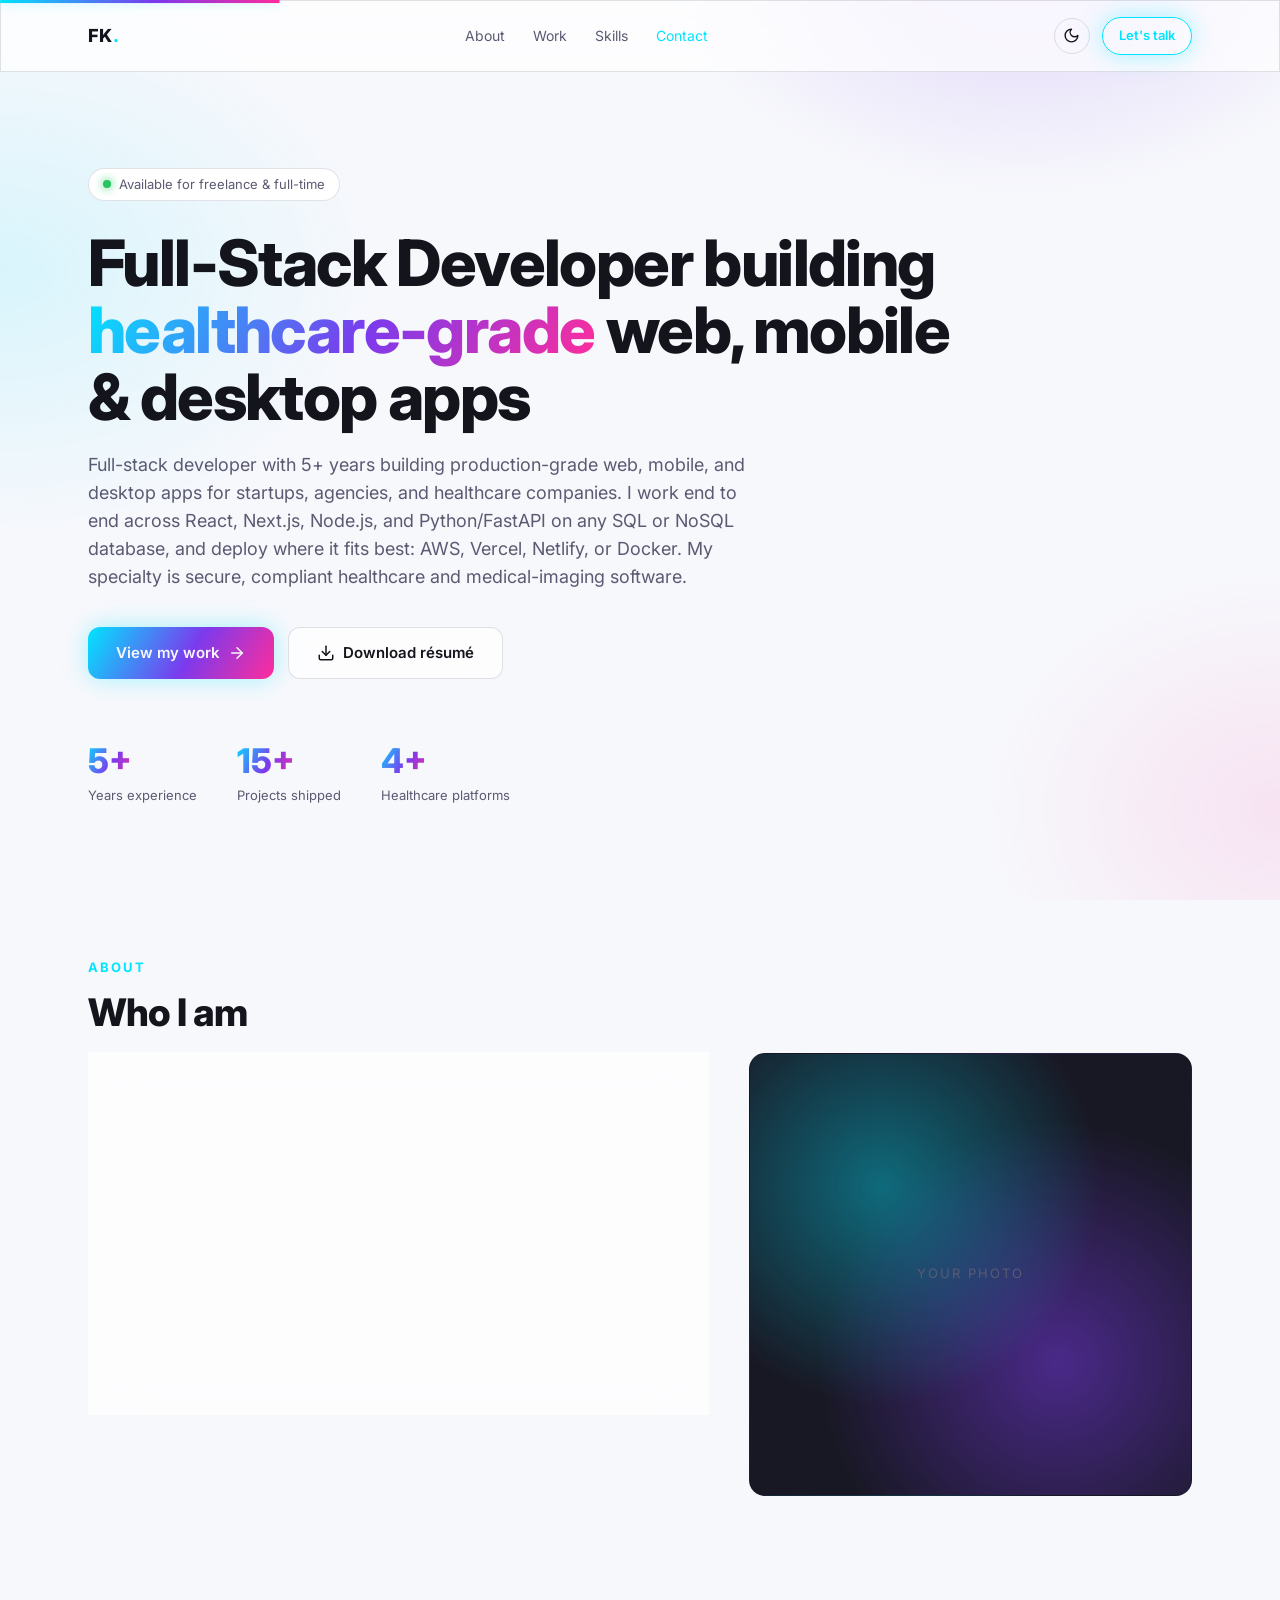
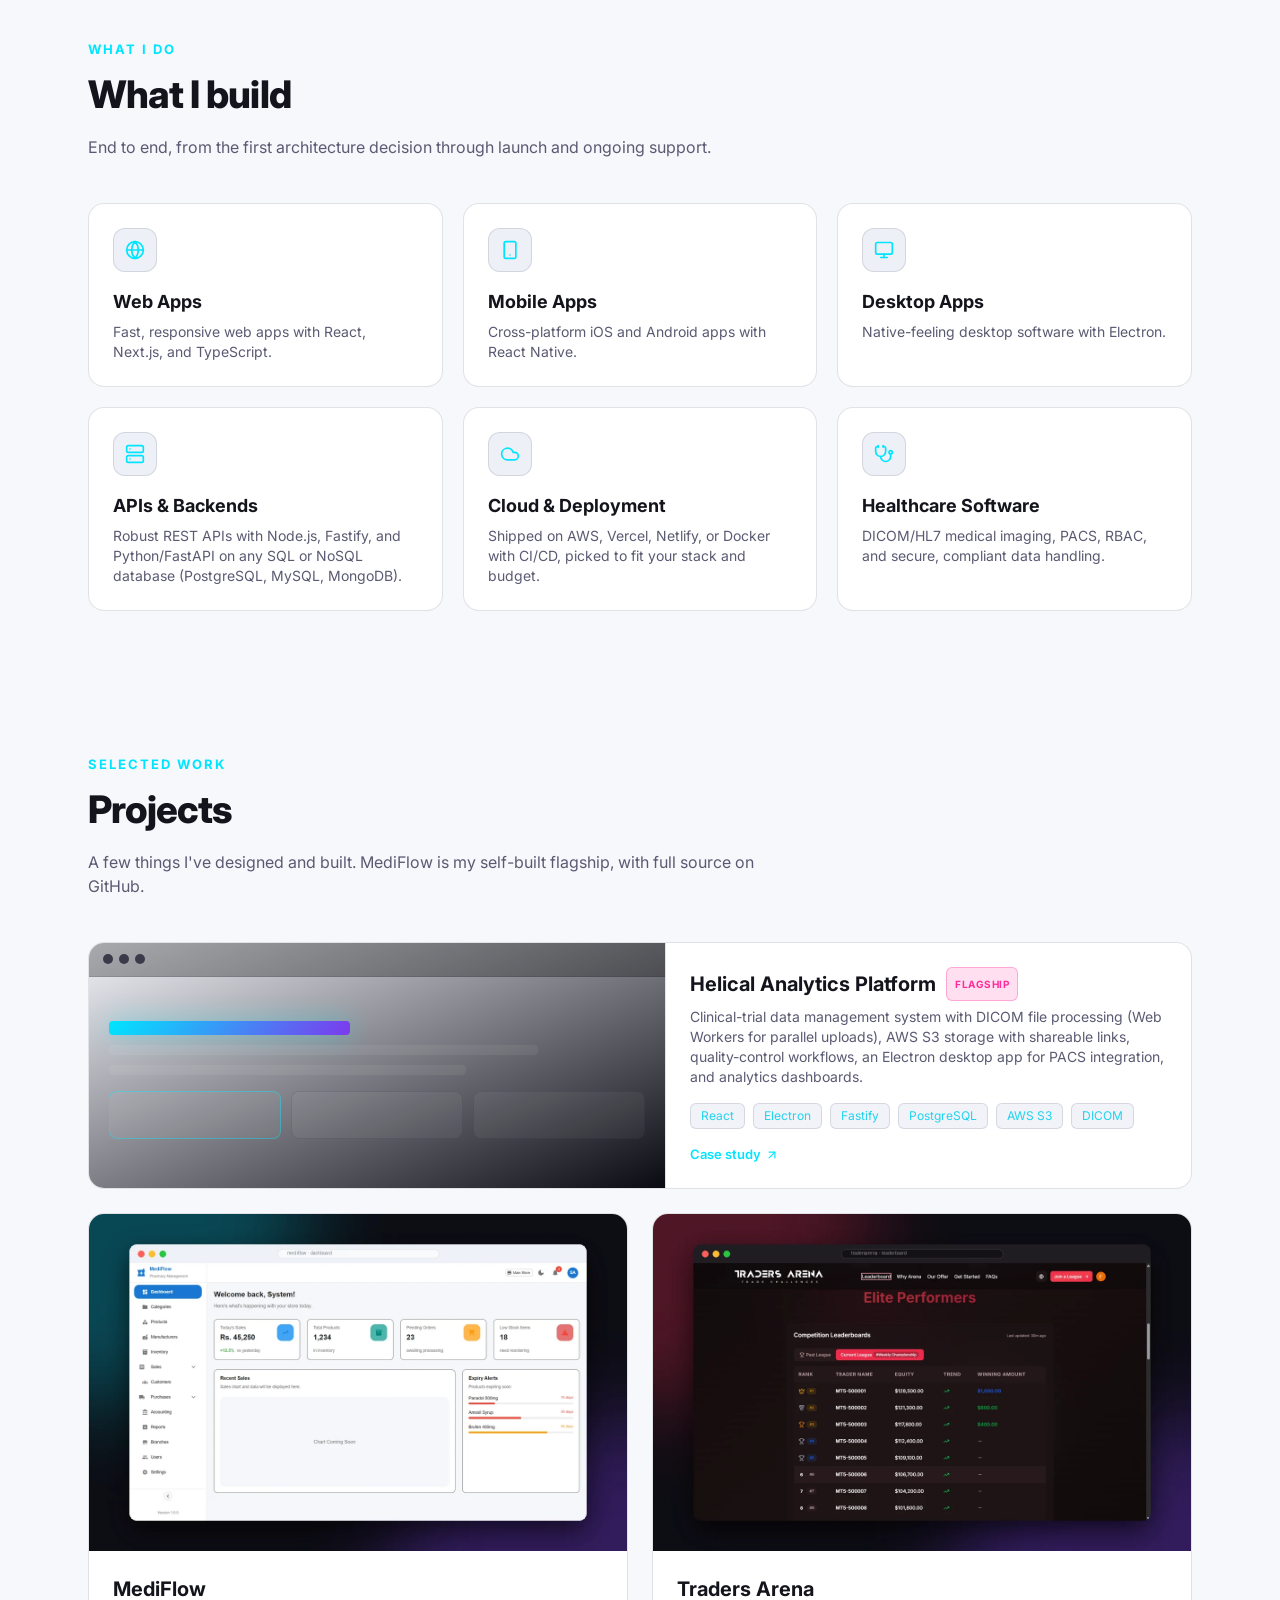
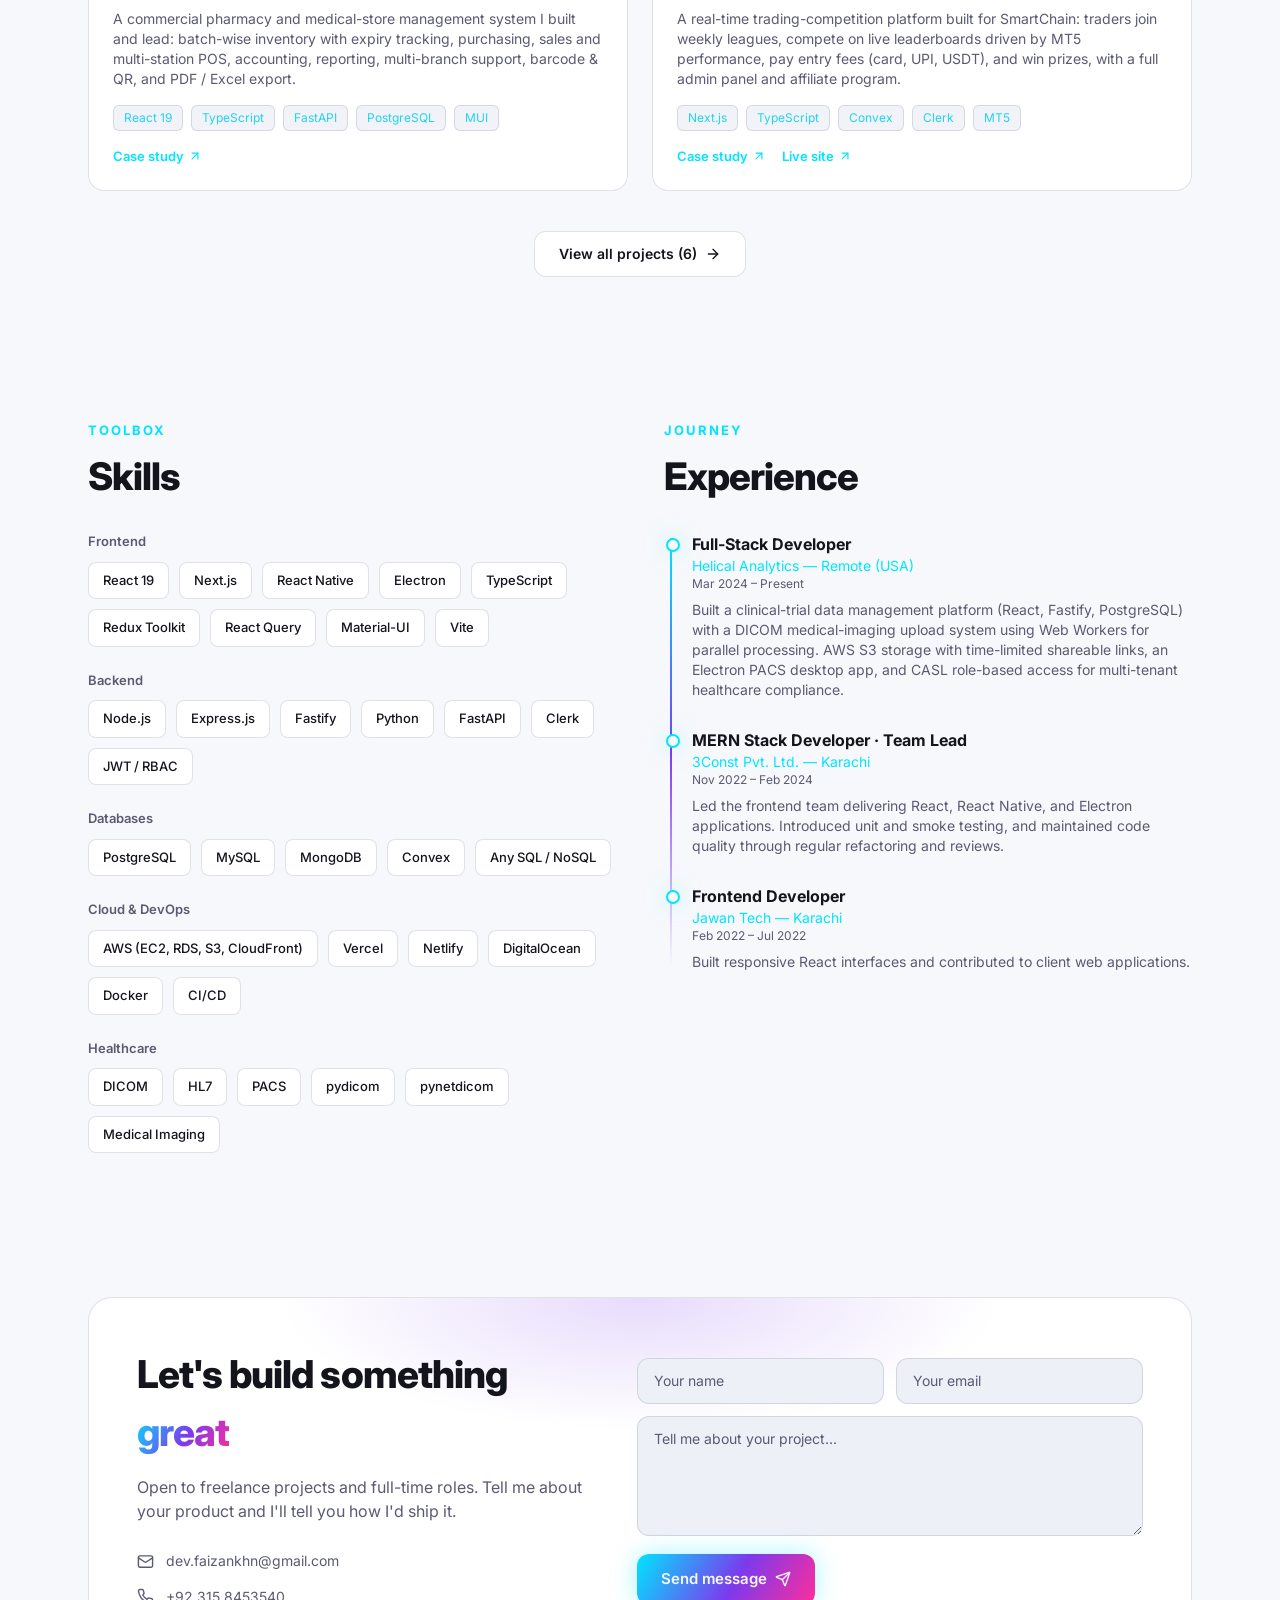
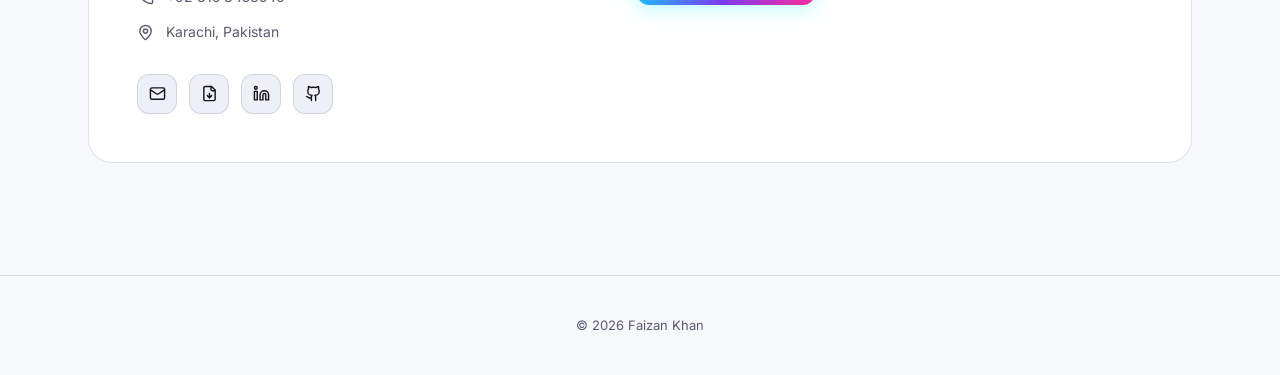
==== index.html @ cb3b5cf0 "deploy: publish latest build" ====
<!doctype html>
<html lang="en">
  <head>
    <meta charset="UTF-8" />
    <link rel="icon" type="image/svg+xml" href="/favicon.svg" />
    <meta name="viewport" content="width=device-width, initial-scale=1.0" />

    <!-- Primary meta -->
    <title>Faizan Khan | Full-Stack Developer</title>
    <meta
      name="description"
      content="Faizan Khan is a full-stack developer with 5+ years building production-grade web, mobile, and desktop apps. React, Next.js, Node.js, Python/FastAPI, any SQL or NoSQL database, multi-cloud (AWS, Vercel, Netlify, Docker), and DICOM/HL7 healthcare software."
    />
    <meta name="author" content="Faizan Khan" />
    <link rel="canonical" href="https://dev-faizankhan.github.io/" />
    <meta name="theme-color" content="#0a0a0f" />

    <!-- Open Graph -->
    <meta property="og:type" content="website" />
    <meta property="og:url" content="https://dev-faizankhan.github.io/" />
    <meta property="og:title" content="Faizan Khan | Full-Stack Developer" />
    <meta
      property="og:description"
      content="5+ years building web, mobile & desktop apps. React, Node.js, Python/FastAPI, any SQL/NoSQL DB, multi-cloud (AWS, Vercel, Docker), and DICOM/HL7 healthcare software."
    />
    <meta property="og:image" content="https://dev-faizankhan.github.io/og.png" />
    <meta property="og:image:width" content="1200" />
    <meta property="og:image:height" content="630" />

    <!-- Twitter -->
    <meta name="twitter:card" content="summary_large_image" />
    <meta name="twitter:title" content="Faizan Khan | Full-Stack Developer" />
    <meta
      name="twitter:description"
      content="5+ years building web, mobile & desktop apps. React, Node.js, Python/FastAPI, any SQL/NoSQL DB, multi-cloud (AWS, Vercel, Docker), and DICOM/HL7 healthcare software."
    />
    <meta name="twitter:image" content="https://dev-faizankhan.github.io/og.png" />

    <!-- Prevent theme flash: set class before paint -->
    <script>
      (function () {
        try {
          var t = localStorage.getItem('theme');
          if (!t) {
            t = window.matchMedia('(prefers-color-scheme: light)').matches
              ? 'light'
              : 'dark';
          }
          if (t === 'light') document.documentElement.classList.add('light');
        } catch (e) {}
      })();
    </script>

    <link rel="preconnect" href="https://fonts.googleapis.com" />
    <link rel="preconnect" href="https://fonts.gstatic.com" crossorigin />
    <link
      href="https://fonts.googleapis.com/css2?family=Inter:wght@400;500;600;700;800&display=swap"
      rel="stylesheet"
    />
    <script type="module" crossorigin src="/assets/index-B5f6baHg.js"></script>
    <link rel="stylesheet" crossorigin href="/assets/index-_bIQyny7.css">
  </head>
  <body>
    <div id="root"></div>
  </body>
</html>
---- assets/index-_bIQyny7.css ----
*,:before,:after{--tw-border-spacing-x: 0;--tw-border-spacing-y: 0;--tw-translate-x: 0;--tw-translate-y: 0;--tw-rotate: 0;--tw-skew-x: 0;--tw-skew-y: 0;--tw-scale-x: 1;--tw-scale-y: 1;--tw-pan-x: ;--tw-pan-y: ;--tw-pinch-zoom: ;--tw-scroll-snap-strictness: proximity;--tw-gradient-from-position: ;--tw-gradient-via-position: ;--tw-gradient-to-position: ;--tw-ordinal: ;--tw-slashed-zero: ;--tw-numeric-figure: ;--tw-numeric-spacing: ;--tw-numeric-fraction: ;--tw-ring-inset: ;--tw-ring-offset-width: 0px;--tw-ring-offset-color: #fff;--tw-ring-color: rgb(59 130 246 / .5);--tw-ring-offset-shadow: 0 0 #0000;--tw-ring-shadow: 0 0 #0000;--tw-shadow: 0 0 #0000;--tw-shadow-colored: 0 0 #0000;--tw-blur: ;--tw-brightness: ;--tw-contrast: ;--tw-grayscale: ;--tw-hue-rotate: ;--tw-invert: ;--tw-saturate: ;--tw-sepia: ;--tw-drop-shadow: ;--tw-backdrop-blur: ;--tw-backdrop-brightness: ;--tw-backdrop-contrast: ;--tw-backdrop-grayscale: ;--tw-backdrop-hue-rotate: ;--tw-backdrop-invert: ;--tw-backdrop-opacity: ;--tw-backdrop-saturate: ;--tw-backdrop-sepia: ;--tw-contain-size: ;--tw-contain-layout: ;--tw-contain-paint: ;--tw-contain-style: }::backdrop{--tw-border-spacing-x: 0;--tw-border-spacing-y: 0;--tw-translate-x: 0;--tw-translate-y: 0;--tw-rotate: 0;--tw-skew-x: 0;--tw-skew-y: 0;--tw-scale-x: 1;--tw-scale-y: 1;--tw-pan-x: ;--tw-pan-y: ;--tw-pinch-zoom: ;--tw-scroll-snap-strictness: proximity;--tw-gradient-from-position: ;--tw-gradient-via-position: ;--tw-gradient-to-position: ;--tw-ordinal: ;--tw-slashed-zero: ;--tw-numeric-figure: ;--tw-numeric-spacing: ;--tw-numeric-fraction: ;--tw-ring-inset: ;--tw-ring-offset-width: 0px;--tw-ring-offset-color: #fff;--tw-ring-color: rgb(59 130 246 / .5);--tw-ring-offset-shadow: 0 0 #0000;--tw-ring-shadow: 0 0 #0000;--tw-shadow: 0 0 #0000;--tw-shadow-colored: 0 0 #0000;--tw-blur: ;--tw-brightness: ;--tw-contrast: ;--tw-grayscale: ;--tw-hue-rotate: ;--tw-invert: ;--tw-saturate: ;--tw-sepia: ;--tw-drop-shadow: ;--tw-backdrop-blur: ;--tw-backdrop-brightness: ;--tw-backdrop-contrast: ;--tw-backdrop-grayscale: ;--tw-backdrop-hue-rotate: ;--tw-backdrop-invert: ;--tw-backdrop-opacity: ;--tw-backdrop-saturate: ;--tw-backdrop-sepia: ;--tw-contain-size: ;--tw-contain-layout: ;--tw-contain-paint: ;--tw-contain-style: }*,:before,:after{box-sizing:border-box;border-width:0;border-style:solid;border-color:#e5e7eb}:before,:after{--tw-content: ""}html,:host{line-height:1.5;-webkit-text-size-adjust:100%;-moz-tab-size:4;-o-tab-size:4;tab-size:4;font-family:Inter,system-ui,sans-serif;font-feature-settings:normal;font-variation-settings:normal;-webkit-tap-highlight-color:transparent}body{margin:0;line-height:inherit}hr{height:0;color:inherit;border-top-width:1px}abbr:where([title]){-webkit-text-decoration:underline dotted;text-decoration:underline dotted}h1,h2,h3,h4,h5,h6{font-size:inherit;font-weight:inherit}a{color:inherit;text-decoration:inherit}b,strong{font-weight:bolder}code,kbd,samp,pre{font-family:ui-monospace,SFMono-Regular,Menlo,Monaco,Consolas,Liberation Mono,Courier New,monospace;font-feature-settings:normal;font-variation-settings:normal;font-size:1em}small{font-size:80%}sub,sup{font-size:75%;line-height:0;position:relative;vertical-align:baseline}sub{bottom:-.25em}sup{top:-.5em}table{text-indent:0;border-color:inherit;border-collapse:collapse}button,input,optgroup,select,textarea{font-family:inherit;font-feature-settings:inherit;font-variation-settings:inherit;font-size:100%;font-weight:inherit;line-height:inherit;letter-spacing:inherit;color:inherit;margin:0;padding:0}button,select{text-transform:none}button,input:where([type=button]),input:where([type=reset]),input:where([type=submit]){-webkit-appearance:button;background-color:transparent;background-image:none}:-moz-focusring{outline:auto}:-moz-ui-invalid{box-shadow:none}progress{vertical-align:baseline}::-webkit-inner-spin-button,::-webkit-outer-spin-button{height:auto}[type=search]{-webkit-appearance:textfield;outline-offset:-2px}::-webkit-search-decoration{-webkit-appearance:none}::-webkit-file-upload-button{-webkit-appearance:button;font:inherit}summary{display:list-item}blockquote,dl,dd,h1,h2,h3,h4,h5,h6,hr,figure,p,pre{margin:0}fieldset{margin:0;padding:0}legend{padding:0}ol,ul,menu{list-style:none;margin:0;padding:0}dialog{padding:0}textarea{resize:vertical}input::-moz-placeholder,textarea::-moz-placeholder{opacity:1;color:#9ca3af}input::placeholder,textarea::placeholder{opacity:1;color:#9ca3af}button,[role=button]{cursor:pointer}:disabled{cursor:default}img,svg,video,canvas,audio,iframe,embed,object{display:block;vertical-align:middle}img,video{max-width:100%;height:auto}[hidden]:where(:not([hidden=until-found])){display:none}:root{--bg: 10 10 15;--bg-soft: 15 15 23;--panel: 19 19 29;--panel-soft: 24 24 36;--fg: 232 232 240;--muted: 139 139 163;--line: rgba(255, 255, 255, .07)}:root.light{--bg: 247 248 252;--bg-soft: 238 240 247;--panel: 255 255 255;--panel-soft: 241 243 249;--fg: 20 20 28;--muted: 90 90 114;--line: rgba(15, 18, 40, .12)}html{scroll-behavior:smooth}body{--tw-bg-opacity: 1;background-color:rgb(var(--bg) / var(--tw-bg-opacity, 1));font-family:Inter,system-ui,sans-serif;--tw-text-opacity: 1;color:rgb(var(--fg) / var(--tw-text-opacity, 1));-webkit-font-smoothing:antialiased;-moz-osx-font-smoothing:grayscale;overflow-x:hidden;transition:background-color .3s ease,color .3s ease}::-moz-selection{background-color:#7c3aed66;--tw-text-opacity: 1;color:rgb(255 255 255 / var(--tw-text-opacity, 1))}::selection{background-color:#7c3aed66;--tw-text-opacity: 1;color:rgb(255 255 255 / var(--tw-text-opacity, 1))}::-webkit-scrollbar{width:10px}::-webkit-scrollbar-track{--tw-bg-opacity: 1;background-color:rgb(var(--bg) / var(--tw-bg-opacity, 1))}::-webkit-scrollbar-thumb{border-radius:9999px;--tw-bg-opacity: 1;background-color:rgb(var(--panel-soft) / var(--tw-bg-opacity, 1));border:1px solid var(--line)}:focus-visible{outline:2px solid #00e5ff;outline-offset:2px;border-radius:6px}@media (prefers-reduced-motion: reduce){html{scroll-behavior:auto}*,*:before,*:after{animation-duration:.01ms!important;animation-iteration-count:1!important;transition-duration:.01ms!important;scroll-behavior:auto!important}}.container{width:100%}@media (min-width: 640px){.container{max-width:640px}}@media (min-width: 768px){.container{max-width:768px}}@media (min-width: 1024px){.container{max-width:1024px}}@media (min-width: 1280px){.container{max-width:1280px}}@media (min-width: 1536px){.container{max-width:1536px}}.gradient-text{background-image:linear-gradient(120deg,#00e5ff,#7c3aed 55%,#ff2d9b);-webkit-background-clip:text;background-clip:text;color:transparent}.glass{background-color:rgb(var(--panel) / .7);--tw-backdrop-blur: blur(24px);-webkit-backdrop-filter:var(--tw-backdrop-blur) var(--tw-backdrop-brightness) var(--tw-backdrop-contrast) var(--tw-backdrop-grayscale) var(--tw-backdrop-hue-rotate) var(--tw-backdrop-invert) var(--tw-backdrop-opacity) var(--tw-backdrop-saturate) var(--tw-backdrop-sepia);backdrop-filter:var(--tw-backdrop-blur) var(--tw-backdrop-brightness) var(--tw-backdrop-contrast) var(--tw-backdrop-grayscale) var(--tw-backdrop-hue-rotate) var(--tw-backdrop-invert) var(--tw-backdrop-opacity) var(--tw-backdrop-saturate) var(--tw-backdrop-sepia);border:1px solid var(--line)}.section-pad{padding-top:72px;padding-bottom:72px}.pointer-events-none{pointer-events:none}.pointer-events-auto{pointer-events:auto}.visible{visibility:visible}.fixed{position:fixed}.absolute{position:absolute}.relative{position:relative}.sticky{position:sticky}.inset-0{top:0;right:0;bottom:0;left:0}.inset-x-0{left:0;right:0}.-top-9{top:-2.25rem}.bottom-5{bottom:1.25rem}.bottom-6{bottom:1.5rem}.left-1\/2{left:50%}.left-3{left:.75rem}.right-3{right:.75rem}.right-4{right:1rem}.right-6{right:1.5rem}.top-0{top:0}.top-1\/2{top:50%}.top-4{top:1rem}.z-0{z-index:0}.z-10{z-index:10}.z-50{z-index:50}.z-\[100\]{z-index:100}.z-\[60\]{z-index:60}.z-\[70\]{z-index:70}.mx-auto{margin-left:auto;margin-right:auto}.my-12{margin-top:3rem;margin-bottom:3rem}.mb-1\.5{margin-bottom:.375rem}.mb-10{margin-bottom:2.5rem}.mb-11{margin-bottom:2.75rem}.mb-2{margin-bottom:.5rem}.mb-2\.5{margin-bottom:.625rem}.mb-3{margin-bottom:.75rem}.mb-3\.5{margin-bottom:.875rem}.mb-4{margin-bottom:1rem}.mb-5{margin-bottom:1.25rem}.mb-7{margin-bottom:1.75rem}.mb-8{margin-bottom:2rem}.mb-9{margin-bottom:2.25rem}.ml-1{margin-left:.25rem}.ml-2{margin-left:.5rem}.mt-0\.5{margin-top:.125rem}.mt-10{margin-top:2.5rem}.mt-14{margin-top:3.5rem}.mt-16{margin-top:4rem}.mt-2{margin-top:.5rem}.mt-3{margin-top:.75rem}.mt-4{margin-top:1rem}.mt-5{margin-top:1.25rem}.mt-6{margin-top:1.5rem}.mt-7{margin-top:1.75rem}.mt-8{margin-top:2rem}.block{display:block}.flex{display:flex}.inline-flex{display:inline-flex}.grid{display:grid}.hidden{display:none}.aspect-\[1200\/760\]{aspect-ratio:1200/760}.aspect-\[16\/10\]{aspect-ratio:16/10}.aspect-\[16\/9\]{aspect-ratio:16/9}.aspect-\[9\/16\]{aspect-ratio:9/16}.aspect-square{aspect-ratio:1 / 1}.h-10{height:2.5rem}.h-11{height:2.75rem}.h-12{height:3rem}.h-2{height:.5rem}.h-2\.5{height:.625rem}.h-3\.5{height:.875rem}.h-48{height:12rem}.h-8{height:2rem}.h-9{height:2.25rem}.h-\[34px\]{height:34px}.h-\[3px\]{height:3px}.h-full{height:100%}.max-h-\[88vh\]{max-height:88vh}.min-h-\[120px\]{min-height:120px}.min-h-\[60vh\]{min-height:60vh}.min-h-\[72vh\]{min-height:72vh}.min-h-screen{min-height:100vh}.w-10{width:2.5rem}.w-11{width:2.75rem}.w-2{width:.5rem}.w-2\.5{width:.625rem}.w-2\/3{width:66.666667%}.w-4\/5{width:80%}.w-8{width:2rem}.w-9{width:2.25rem}.w-\[45\%\]{width:45%}.w-full{width:100%}.max-w-2xl{max-width:42rem}.max-w-3xl{max-width:48rem}.max-w-4xl{max-width:56rem}.max-w-6xl{max-width:72rem}.max-w-\[92vw\]{max-width:92vw}.max-w-md{max-width:28rem}.flex-1{flex:1 1 0%}.shrink-0{flex-shrink:0}.origin-left{transform-origin:left}.-translate-x-1\/2{--tw-translate-x: -50%;transform:translate(var(--tw-translate-x),var(--tw-translate-y)) rotate(var(--tw-rotate)) skew(var(--tw-skew-x)) skewY(var(--tw-skew-y)) scaleX(var(--tw-scale-x)) scaleY(var(--tw-scale-y))}.-translate-y-1\/2{--tw-translate-y: -50%;transform:translate(var(--tw-translate-x),var(--tw-translate-y)) rotate(var(--tw-rotate)) skew(var(--tw-skew-x)) skewY(var(--tw-skew-y)) scaleX(var(--tw-scale-x)) scaleY(var(--tw-scale-y))}.scale-105{--tw-scale-x: 1.05;--tw-scale-y: 1.05;transform:translate(var(--tw-translate-x),var(--tw-translate-y)) rotate(var(--tw-rotate)) skew(var(--tw-skew-x)) skewY(var(--tw-skew-y)) scaleX(var(--tw-scale-x)) scaleY(var(--tw-scale-y))}@keyframes float{0%,to{transform:translateY(0)}50%{transform:translateY(-12px)}}.animate-float{animation:float 6s ease-in-out infinite}@keyframes pulse{50%{opacity:.5}}.animate-pulse{animation:pulse 2s cubic-bezier(.4,0,.6,1) infinite}@keyframes pulseDot{0%,to{opacity:1}50%{opacity:.4}}.animate-pulse-dot{animation:pulseDot 2s ease-in-out infinite}@keyframes spin{to{transform:rotate(360deg)}}.animate-spin{animation:spin 1s linear infinite}.cursor-zoom-in{cursor:zoom-in}.resize-y{resize:vertical}.grid-cols-2{grid-template-columns:repeat(2,minmax(0,1fr))}.flex-col{flex-direction:column}.flex-wrap{flex-wrap:wrap}.place-items-center{place-items:center}.items-start{align-items:flex-start}.items-center{align-items:center}.justify-center{justify-content:center}.justify-between{justify-content:space-between}.gap-1{gap:.25rem}.gap-1\.5{gap:.375rem}.gap-10{gap:2.5rem}.gap-12{gap:3rem}.gap-2{gap:.5rem}.gap-2\.5{gap:.625rem}.gap-3{gap:.75rem}.gap-3\.5{gap:.875rem}.gap-4{gap:1rem}.gap-5{gap:1.25rem}.gap-6{gap:1.5rem}.gap-7{gap:1.75rem}.space-y-10>:not([hidden])~:not([hidden]){--tw-space-y-reverse: 0;margin-top:calc(2.5rem * calc(1 - var(--tw-space-y-reverse)));margin-bottom:calc(2.5rem * var(--tw-space-y-reverse))}.space-y-2\.5>:not([hidden])~:not([hidden]){--tw-space-y-reverse: 0;margin-top:calc(.625rem * calc(1 - var(--tw-space-y-reverse)));margin-bottom:calc(.625rem * var(--tw-space-y-reverse))}.space-y-3>:not([hidden])~:not([hidden]){--tw-space-y-reverse: 0;margin-top:calc(.75rem * calc(1 - var(--tw-space-y-reverse)));margin-bottom:calc(.75rem * var(--tw-space-y-reverse))}.space-y-4>:not([hidden])~:not([hidden]){--tw-space-y-reverse: 0;margin-top:calc(1rem * calc(1 - var(--tw-space-y-reverse)));margin-bottom:calc(1rem * var(--tw-space-y-reverse))}.space-y-6>:not([hidden])~:not([hidden]){--tw-space-y-reverse: 0;margin-top:calc(1.5rem * calc(1 - var(--tw-space-y-reverse)));margin-bottom:calc(1.5rem * var(--tw-space-y-reverse))}.overflow-hidden{overflow:hidden}.whitespace-nowrap{white-space:nowrap}.rounded{border-radius:.25rem}.rounded-2xl{border-radius:1rem}.rounded-3xl{border-radius:1.5rem}.rounded-full{border-radius:9999px}.rounded-lg{border-radius:.5rem}.rounded-md{border-radius:.375rem}.rounded-xl{border-radius:.75rem}.border{border-width:1px}.border-2{border-width:2px}.border-b{border-bottom-width:1px}.border-t{border-top-width:1px}.border-line{border-color:var(--line)}.border-neon-cyan{--tw-border-opacity: 1;border-color:rgb(0 229 255 / var(--tw-border-opacity, 1))}.border-neon-cyan\/40{border-color:#00e5ff66}.border-neon-pink\/30{border-color:#ff2d9b4d}.border-t-neon-cyan{--tw-border-opacity: 1;border-top-color:rgb(0 229 255 / var(--tw-border-opacity, 1))}.bg-\[\#3a3a4a\]{--tw-bg-opacity: 1;background-color:rgb(58 58 74 / var(--tw-bg-opacity, 1))}.bg-bg-soft{--tw-bg-opacity: 1;background-color:rgb(var(--bg-soft) / var(--tw-bg-opacity, 1))}.bg-black\/30{background-color:#0000004d}.bg-black\/85{background-color:#000000d9}.bg-green-500{--tw-bg-opacity: 1;background-color:rgb(34 197 94 / var(--tw-bg-opacity, 1))}.bg-neon-pink\/15{background-color:#ff2d9b26}.bg-panel{--tw-bg-opacity: 1;background-color:rgb(var(--panel) / var(--tw-bg-opacity, 1))}.bg-panel-soft{--tw-bg-opacity: 1;background-color:rgb(var(--panel-soft) / var(--tw-bg-opacity, 1))}.bg-panel\/95{background-color:rgb(var(--panel) / .95)}.bg-white\/10{background-color:#ffffff1a}.bg-white\/\[0\.05\]{background-color:#ffffff0d}.bg-white\/\[0\.06\]{background-color:#ffffff0f}.bg-gradient-to-br{background-image:linear-gradient(to bottom right,var(--tw-gradient-stops))}.bg-neon-grad{background-image:linear-gradient(120deg,#00e5ff,#7c3aed 55%,#ff2d9b)}.from-panel-soft{--tw-gradient-from: rgb(var(--panel-soft) / 1) var(--tw-gradient-from-position);--tw-gradient-to: rgb(var(--panel-soft) / 0) var(--tw-gradient-to-position);--tw-gradient-stops: var(--tw-gradient-from), var(--tw-gradient-to)}.to-\[\#0a0a12\]{--tw-gradient-to: #0a0a12 var(--tw-gradient-to-position)}.to-panel{--tw-gradient-to: rgb(var(--panel) / 1) var(--tw-gradient-to-position)}.object-contain{-o-object-fit:contain;object-fit:contain}.object-cover{-o-object-fit:cover;object-fit:cover}.p-4{padding:1rem}.p-6{padding:1.5rem}.p-8{padding:2rem}.px-2{padding-left:.5rem;padding-right:.5rem}.px-2\.5{padding-left:.625rem;padding-right:.625rem}.px-3{padding-left:.75rem;padding-right:.75rem}.px-3\.5{padding-left:.875rem;padding-right:.875rem}.px-4{padding-left:1rem;padding-right:1rem}.px-5{padding-left:1.25rem;padding-right:1.25rem}.px-6{padding-left:1.5rem;padding-right:1.5rem}.px-7{padding-left:1.75rem;padding-right:1.75rem}.py-0\.5{padding-top:.125rem;padding-bottom:.125rem}.py-1{padding-top:.25rem;padding-bottom:.25rem}.py-1\.5{padding-top:.375rem;padding-bottom:.375rem}.py-10{padding-top:2.5rem;padding-bottom:2.5rem}.py-2{padding-top:.5rem;padding-bottom:.5rem}.py-3{padding-top:.75rem;padding-bottom:.75rem}.py-3\.5{padding-top:.875rem;padding-bottom:.875rem}.py-4{padding-top:1rem;padding-bottom:1rem}.pb-20{padding-bottom:5rem}.pb-24{padding-bottom:6rem}.pb-5{padding-bottom:1.25rem}.pl-7{padding-left:1.75rem}.pt-12{padding-top:3rem}.pt-24{padding-top:6rem}.pt-28{padding-top:7rem}.pt-8{padding-top:2rem}.text-left{text-align:left}.text-center{text-align:center}.text-2xl{font-size:1.5rem;line-height:2rem}.text-\[10px\]{font-size:10px}.text-\[13px\]{font-size:13px}.text-\[15px\]{font-size:15px}.text-\[34px\]{font-size:34px}.text-\[38px\]{font-size:38px}.text-\[clamp\(1\.8rem\,3\.5vw\,2\.4rem\)\]{font-size:clamp(1.8rem,3.5vw,2.4rem)}.text-\[clamp\(2\.5rem\,6vw\,4rem\)\]{font-size:clamp(2.5rem,6vw,4rem)}.text-\[clamp\(2rem\,5vw\,3rem\)\]{font-size:clamp(2rem,5vw,3rem)}.text-\[clamp\(4rem\,14vw\,9rem\)\]{font-size:clamp(4rem,14vw,9rem)}.text-base{font-size:1rem;line-height:1.5rem}.text-lg{font-size:1.125rem;line-height:1.75rem}.text-sm{font-size:.875rem;line-height:1.25rem}.text-xl{font-size:1.25rem;line-height:1.75rem}.text-xs{font-size:.75rem;line-height:1rem}.font-bold{font-weight:700}.font-extrabold{font-weight:800}.font-medium{font-weight:500}.font-semibold{font-weight:600}.uppercase{text-transform:uppercase}.leading-\[1\.05\]{line-height:1.05}.leading-none{line-height:1}.leading-tight{line-height:1.25}.tracking-\[2px\]{letter-spacing:2px}.tracking-tight{letter-spacing:-.025em}.tracking-wide{letter-spacing:.025em}.tracking-wider{letter-spacing:.05em}.tracking-widest{letter-spacing:.1em}.text-bg{--tw-text-opacity: 1;color:rgb(var(--bg) / var(--tw-text-opacity, 1))}.text-fg{--tw-text-opacity: 1;color:rgb(var(--fg) / var(--tw-text-opacity, 1))}.text-green-400{--tw-text-opacity: 1;color:rgb(74 222 128 / var(--tw-text-opacity, 1))}.text-muted{--tw-text-opacity: 1;color:rgb(var(--muted) / var(--tw-text-opacity, 1))}.text-neon-cyan{--tw-text-opacity: 1;color:rgb(0 229 255 / var(--tw-text-opacity, 1))}.text-neon-pink{--tw-text-opacity: 1;color:rgb(255 45 155 / var(--tw-text-opacity, 1))}.text-neon-teal{--tw-text-opacity: 1;color:rgb(34 211 238 / var(--tw-text-opacity, 1))}.text-rose-400{--tw-text-opacity: 1;color:rgb(251 113 133 / var(--tw-text-opacity, 1))}.text-white{--tw-text-opacity: 1;color:rgb(255 255 255 / var(--tw-text-opacity, 1))}.text-white\/80{color:#fffc}.opacity-0{opacity:0}.opacity-100{opacity:1}.shadow-2xl{--tw-shadow: 0 25px 50px -12px rgb(0 0 0 / .25);--tw-shadow-colored: 0 25px 50px -12px var(--tw-shadow-color);box-shadow:var(--tw-ring-offset-shadow, 0 0 #0000),var(--tw-ring-shadow, 0 0 #0000),var(--tw-shadow)}.shadow-\[0_0_10px_\#22c55e\]{--tw-shadow: 0 0 10px #22c55e;--tw-shadow-colored: 0 0 10px var(--tw-shadow-color);box-shadow:var(--tw-ring-offset-shadow, 0 0 #0000),var(--tw-ring-shadow, 0 0 #0000),var(--tw-shadow)}.shadow-card{--tw-shadow: 0 12px 40px rgba(0,229,255,.12);--tw-shadow-colored: 0 12px 40px var(--tw-shadow-color);box-shadow:var(--tw-ring-offset-shadow, 0 0 #0000),var(--tw-ring-shadow, 0 0 #0000),var(--tw-shadow)}.shadow-glow{--tw-shadow: 0 0 24px rgba(0,229,255,.35);--tw-shadow-colored: 0 0 24px var(--tw-shadow-color);box-shadow:var(--tw-ring-offset-shadow, 0 0 #0000),var(--tw-ring-shadow, 0 0 #0000),var(--tw-shadow)}.outline-none{outline:2px solid transparent;outline-offset:2px}.blur-md{--tw-blur: blur(12px);filter:var(--tw-blur) var(--tw-brightness) var(--tw-contrast) var(--tw-grayscale) var(--tw-hue-rotate) var(--tw-invert) var(--tw-saturate) var(--tw-sepia) var(--tw-drop-shadow)}.filter{filter:var(--tw-blur) var(--tw-brightness) var(--tw-contrast) var(--tw-grayscale) var(--tw-hue-rotate) var(--tw-invert) var(--tw-saturate) var(--tw-sepia) var(--tw-drop-shadow)}.backdrop-blur{--tw-backdrop-blur: blur(8px);-webkit-backdrop-filter:var(--tw-backdrop-blur) var(--tw-backdrop-brightness) var(--tw-backdrop-contrast) var(--tw-backdrop-grayscale) var(--tw-backdrop-hue-rotate) var(--tw-backdrop-invert) var(--tw-backdrop-opacity) var(--tw-backdrop-saturate) var(--tw-backdrop-sepia);backdrop-filter:var(--tw-backdrop-blur) var(--tw-backdrop-brightness) var(--tw-backdrop-contrast) var(--tw-backdrop-grayscale) var(--tw-backdrop-hue-rotate) var(--tw-backdrop-invert) var(--tw-backdrop-opacity) var(--tw-backdrop-saturate) var(--tw-backdrop-sepia)}.backdrop-blur-sm{--tw-backdrop-blur: blur(4px);-webkit-backdrop-filter:var(--tw-backdrop-blur) var(--tw-backdrop-brightness) var(--tw-backdrop-contrast) var(--tw-backdrop-grayscale) var(--tw-backdrop-hue-rotate) var(--tw-backdrop-invert) var(--tw-backdrop-opacity) var(--tw-backdrop-saturate) var(--tw-backdrop-sepia);backdrop-filter:var(--tw-backdrop-blur) var(--tw-backdrop-brightness) var(--tw-backdrop-contrast) var(--tw-backdrop-grayscale) var(--tw-backdrop-hue-rotate) var(--tw-backdrop-invert) var(--tw-backdrop-opacity) var(--tw-backdrop-saturate) var(--tw-backdrop-sepia)}.transition{transition-property:color,background-color,border-color,text-decoration-color,fill,stroke,opacity,box-shadow,transform,filter,backdrop-filter;transition-timing-function:cubic-bezier(.4,0,.2,1);transition-duration:.15s}.transition-all{transition-property:all;transition-timing-function:cubic-bezier(.4,0,.2,1);transition-duration:.15s}.transition-colors{transition-property:color,background-color,border-color,text-decoration-color,fill,stroke;transition-timing-function:cubic-bezier(.4,0,.2,1);transition-duration:.15s}.transition-opacity{transition-property:opacity;transition-timing-function:cubic-bezier(.4,0,.2,1);transition-duration:.15s}.transition-transform{transition-property:transform;transition-timing-function:cubic-bezier(.4,0,.2,1);transition-duration:.15s}.duration-200{transition-duration:.2s}.duration-500{transition-duration:.5s}.duration-700{transition-duration:.7s}.placeholder\:text-muted::-moz-placeholder{--tw-text-opacity: 1;color:rgb(var(--muted) / var(--tw-text-opacity, 1))}.placeholder\:text-muted::placeholder{--tw-text-opacity: 1;color:rgb(var(--muted) / var(--tw-text-opacity, 1))}.before\:absolute:before{content:var(--tw-content);position:absolute}.before\:-left-\[1\.6rem\]:before{content:var(--tw-content);left:-1.6rem}.before\:bottom-1\.5:before{content:var(--tw-content);bottom:.375rem}.before\:left-1\.5:before{content:var(--tw-content);left:.375rem}.before\:top-1\.5:before{content:var(--tw-content);top:.375rem}.before\:h-3\.5:before{content:var(--tw-content);height:.875rem}.before\:w-0\.5:before{content:var(--tw-content);width:.125rem}.before\:w-3\.5:before{content:var(--tw-content);width:.875rem}.before\:rounded-full:before{content:var(--tw-content);border-radius:9999px}.before\:border-2:before{content:var(--tw-content);border-width:2px}.before\:border-neon-cyan:before{content:var(--tw-content);--tw-border-opacity: 1;border-color:rgb(0 229 255 / var(--tw-border-opacity, 1))}.before\:bg-bg:before{content:var(--tw-content);--tw-bg-opacity: 1;background-color:rgb(var(--bg) / var(--tw-bg-opacity, 1))}.before\:bg-gradient-to-b:before{content:var(--tw-content);background-image:linear-gradient(to bottom,var(--tw-gradient-stops))}.before\:from-neon-cyan:before{content:var(--tw-content);--tw-gradient-from: #00e5ff var(--tw-gradient-from-position);--tw-gradient-to: rgb(0 229 255 / 0) var(--tw-gradient-to-position);--tw-gradient-stops: var(--tw-gradient-from), var(--tw-gradient-to)}.before\:via-neon-violet:before{content:var(--tw-content);--tw-gradient-to: rgb(124 58 237 / 0) var(--tw-gradient-to-position);--tw-gradient-stops: var(--tw-gradient-from), #7c3aed var(--tw-gradient-via-position), var(--tw-gradient-to)}.before\:to-transparent:before{content:var(--tw-content);--tw-gradient-to: transparent var(--tw-gradient-to-position)}.before\:shadow-glow:before{content:var(--tw-content);--tw-shadow: 0 0 24px rgba(0,229,255,.35);--tw-shadow-colored: 0 0 24px var(--tw-shadow-color);box-shadow:var(--tw-ring-offset-shadow, 0 0 #0000),var(--tw-ring-shadow, 0 0 #0000),var(--tw-shadow)}.hover\:-translate-y-0\.5:hover{--tw-translate-y: -.125rem;transform:translate(var(--tw-translate-x),var(--tw-translate-y)) rotate(var(--tw-rotate)) skew(var(--tw-skew-x)) skewY(var(--tw-skew-y)) scaleX(var(--tw-scale-x)) scaleY(var(--tw-scale-y))}.hover\:border-neon-cyan:hover{--tw-border-opacity: 1;border-color:rgb(0 229 255 / var(--tw-border-opacity, 1))}.hover\:border-neon-cyan\/40:hover{border-color:#00e5ff66}.hover\:bg-white\/20:hover{background-color:#fff3}.hover\:text-fg:hover{--tw-text-opacity: 1;color:rgb(var(--fg) / var(--tw-text-opacity, 1))}.hover\:text-neon-cyan:hover{--tw-text-opacity: 1;color:rgb(0 229 255 / var(--tw-text-opacity, 1))}.hover\:underline:hover{text-decoration-line:underline}.hover\:opacity-90:hover{opacity:.9}.hover\:opacity-95:hover{opacity:.95}.hover\:shadow-card:hover{--tw-shadow: 0 12px 40px rgba(0,229,255,.12);--tw-shadow-colored: 0 12px 40px var(--tw-shadow-color);box-shadow:var(--tw-ring-offset-shadow, 0 0 #0000),var(--tw-ring-shadow, 0 0 #0000),var(--tw-shadow)}.focus\:border-neon-cyan:focus{--tw-border-opacity: 1;border-color:rgb(0 229 255 / var(--tw-border-opacity, 1))}.disabled\:cursor-not-allowed:disabled{cursor:not-allowed}.disabled\:opacity-70:disabled{opacity:.7}.group:hover .group-hover\:opacity-100{opacity:1}@media (min-width: 640px){.sm\:left-6{left:1.5rem}.sm\:right-6{right:1.5rem}.sm\:w-auto{width:auto}.sm\:grid-cols-2{grid-template-columns:repeat(2,minmax(0,1fr))}.sm\:grid-cols-3{grid-template-columns:repeat(3,minmax(0,1fr))}}@media (min-width: 768px){.md\:col-span-2{grid-column:span 2 / span 2}.md\:inline-block{display:inline-block}.md\:flex{display:flex}.md\:grid{display:grid}.md\:hidden{display:none}.md\:h-64{height:16rem}.md\:grid-cols-2{grid-template-columns:repeat(2,minmax(0,1fr))}.md\:grid-cols-4{grid-template-columns:repeat(4,minmax(0,1fr))}.md\:grid-cols-\[1\.1fr_1fr\]{grid-template-columns:1.1fr 1fr}.md\:grid-cols-\[1\.4fr_1fr\]{grid-template-columns:1.4fr 1fr}.md\:grid-cols-\[1fr_1\.1fr\]{grid-template-columns:1fr 1.1fr}.md\:border-r{border-right-width:1px}.md\:border-line{border-color:var(--line)}.md\:p-12{padding:3rem}}@media (min-width: 1024px){.lg\:grid-cols-3{grid-template-columns:repeat(3,minmax(0,1fr))}}
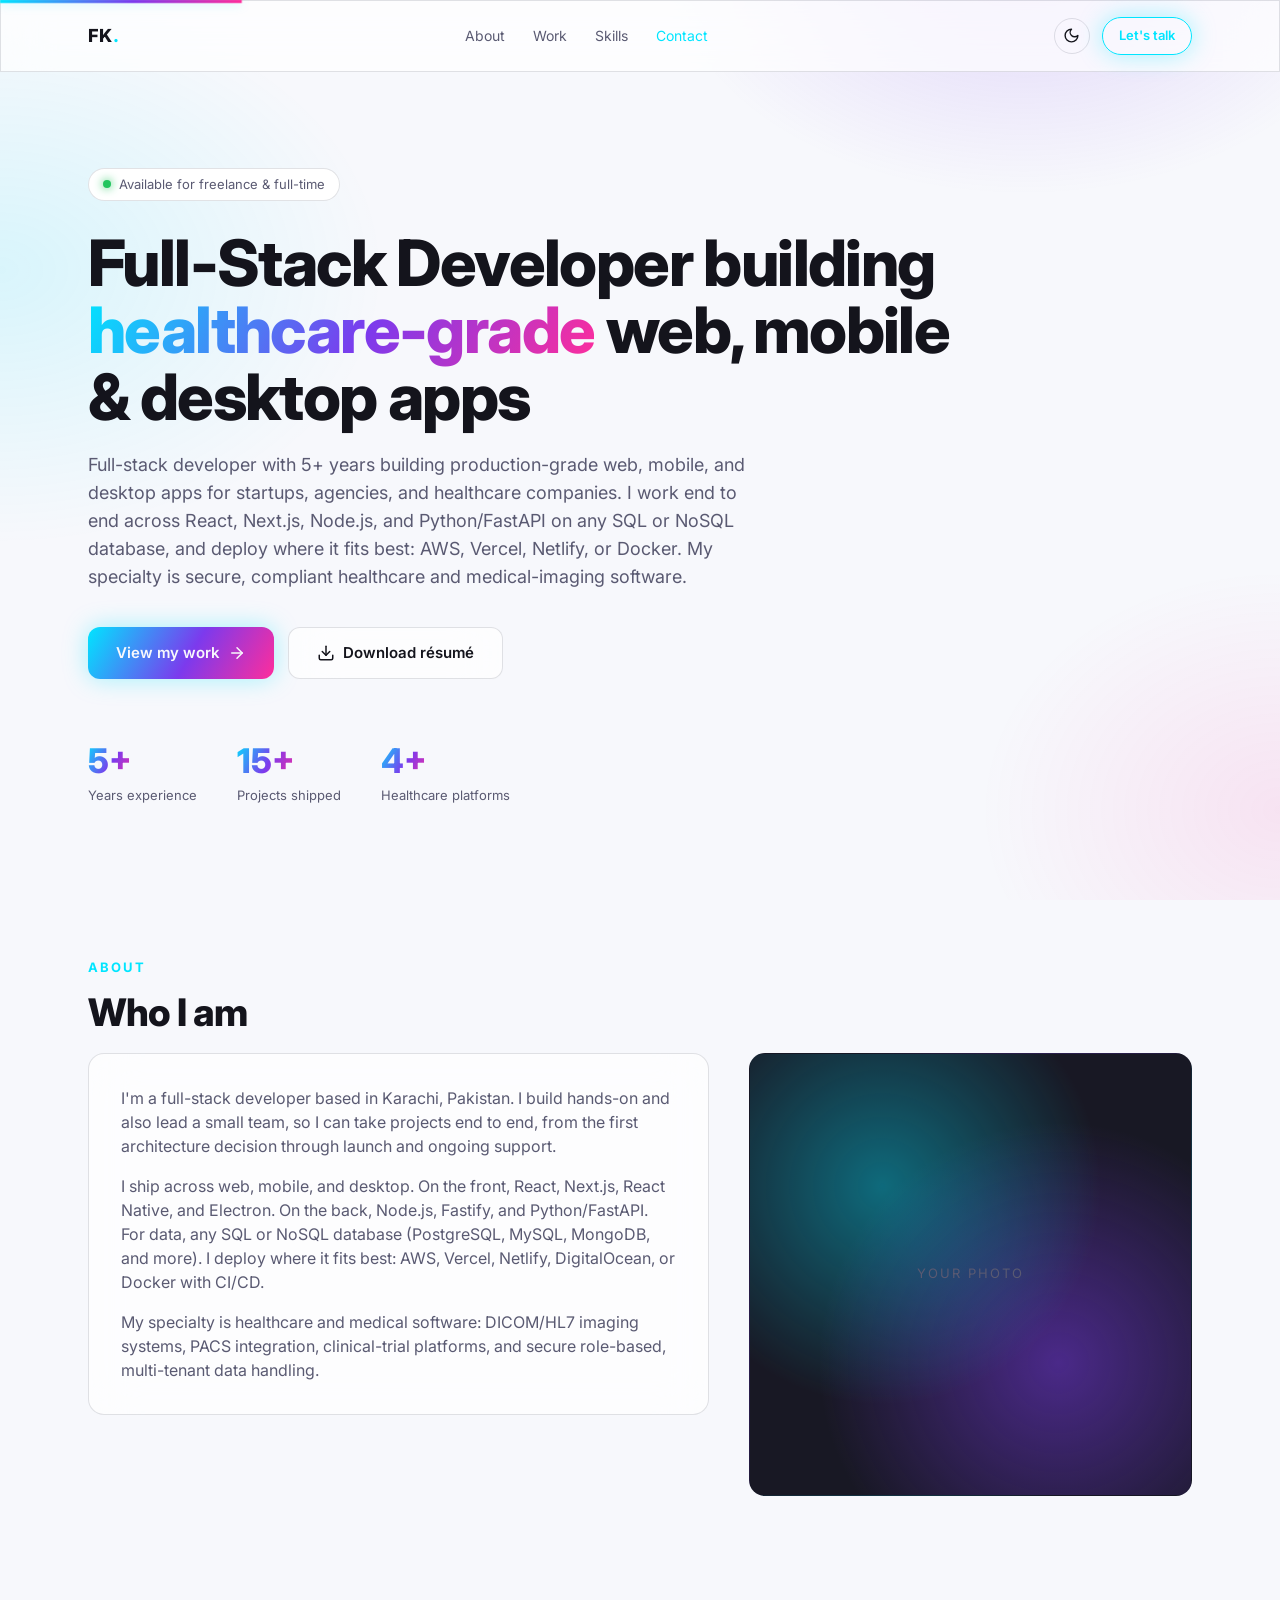
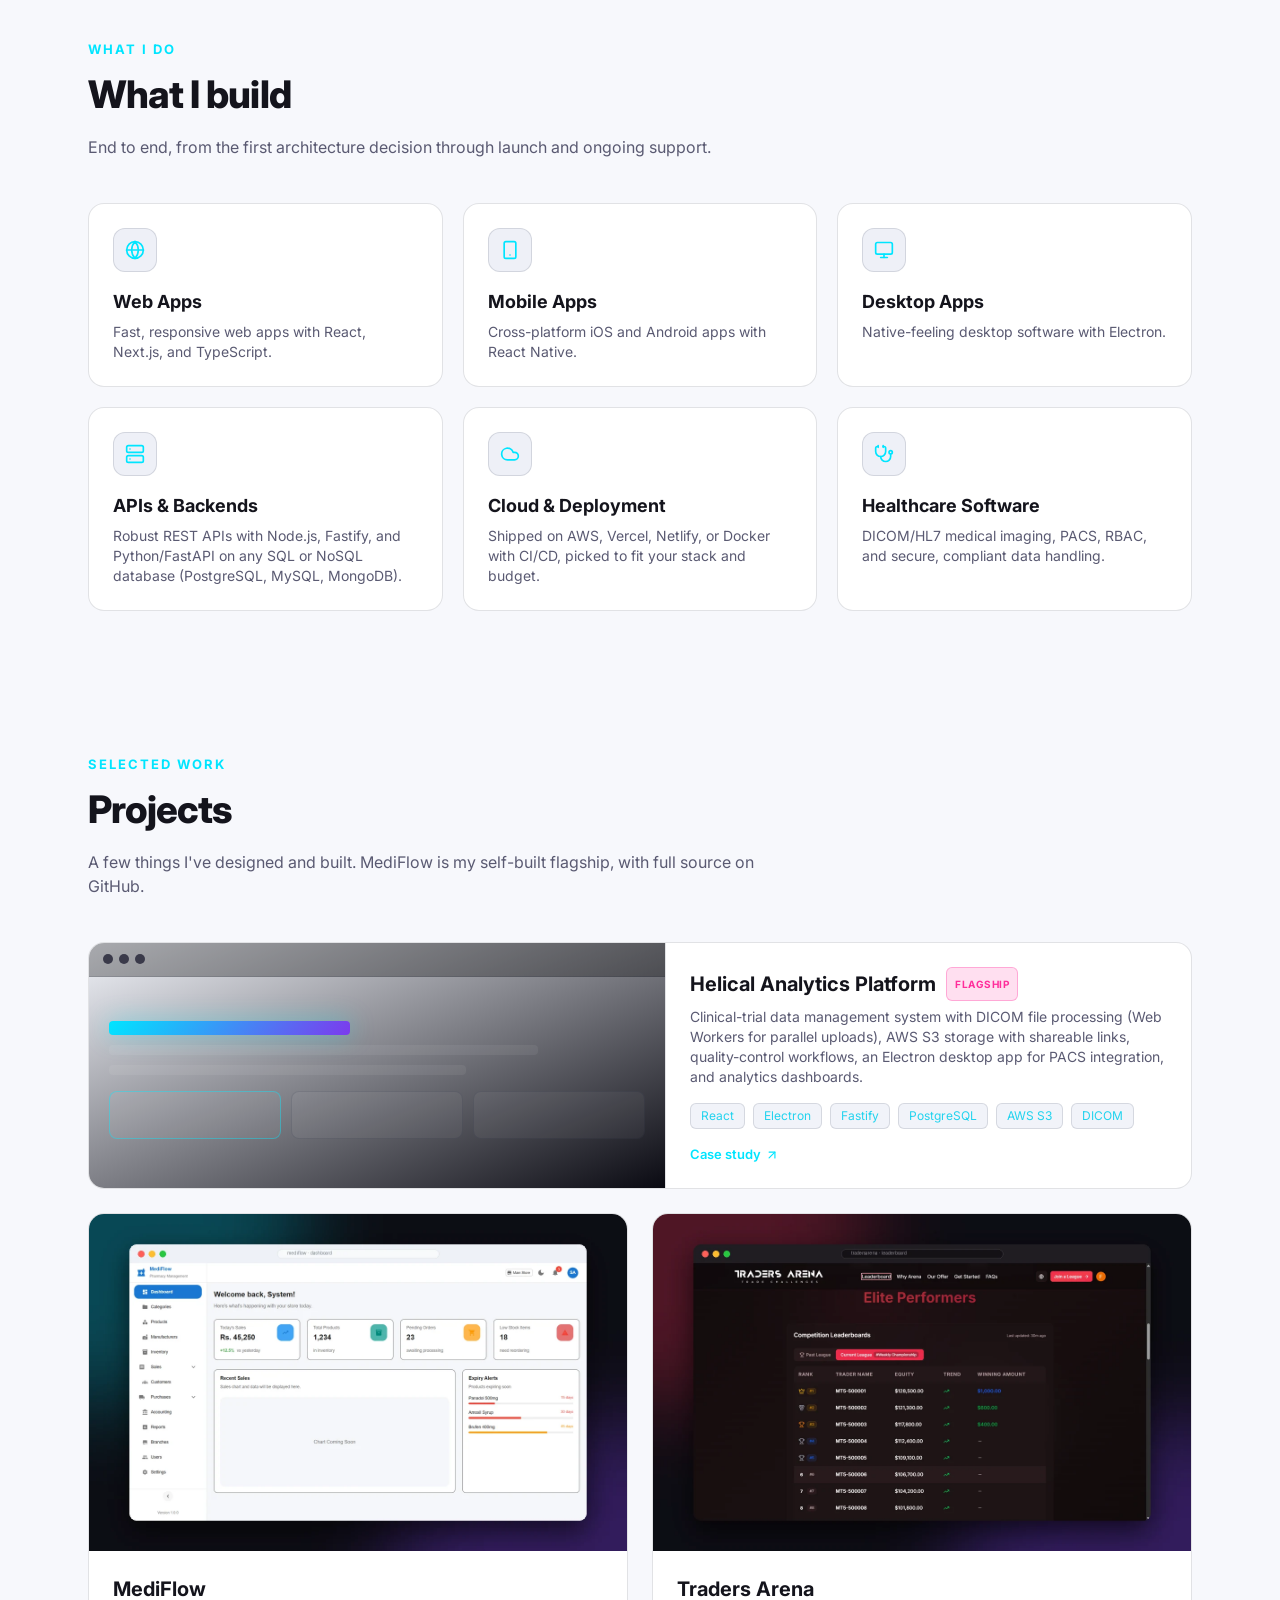
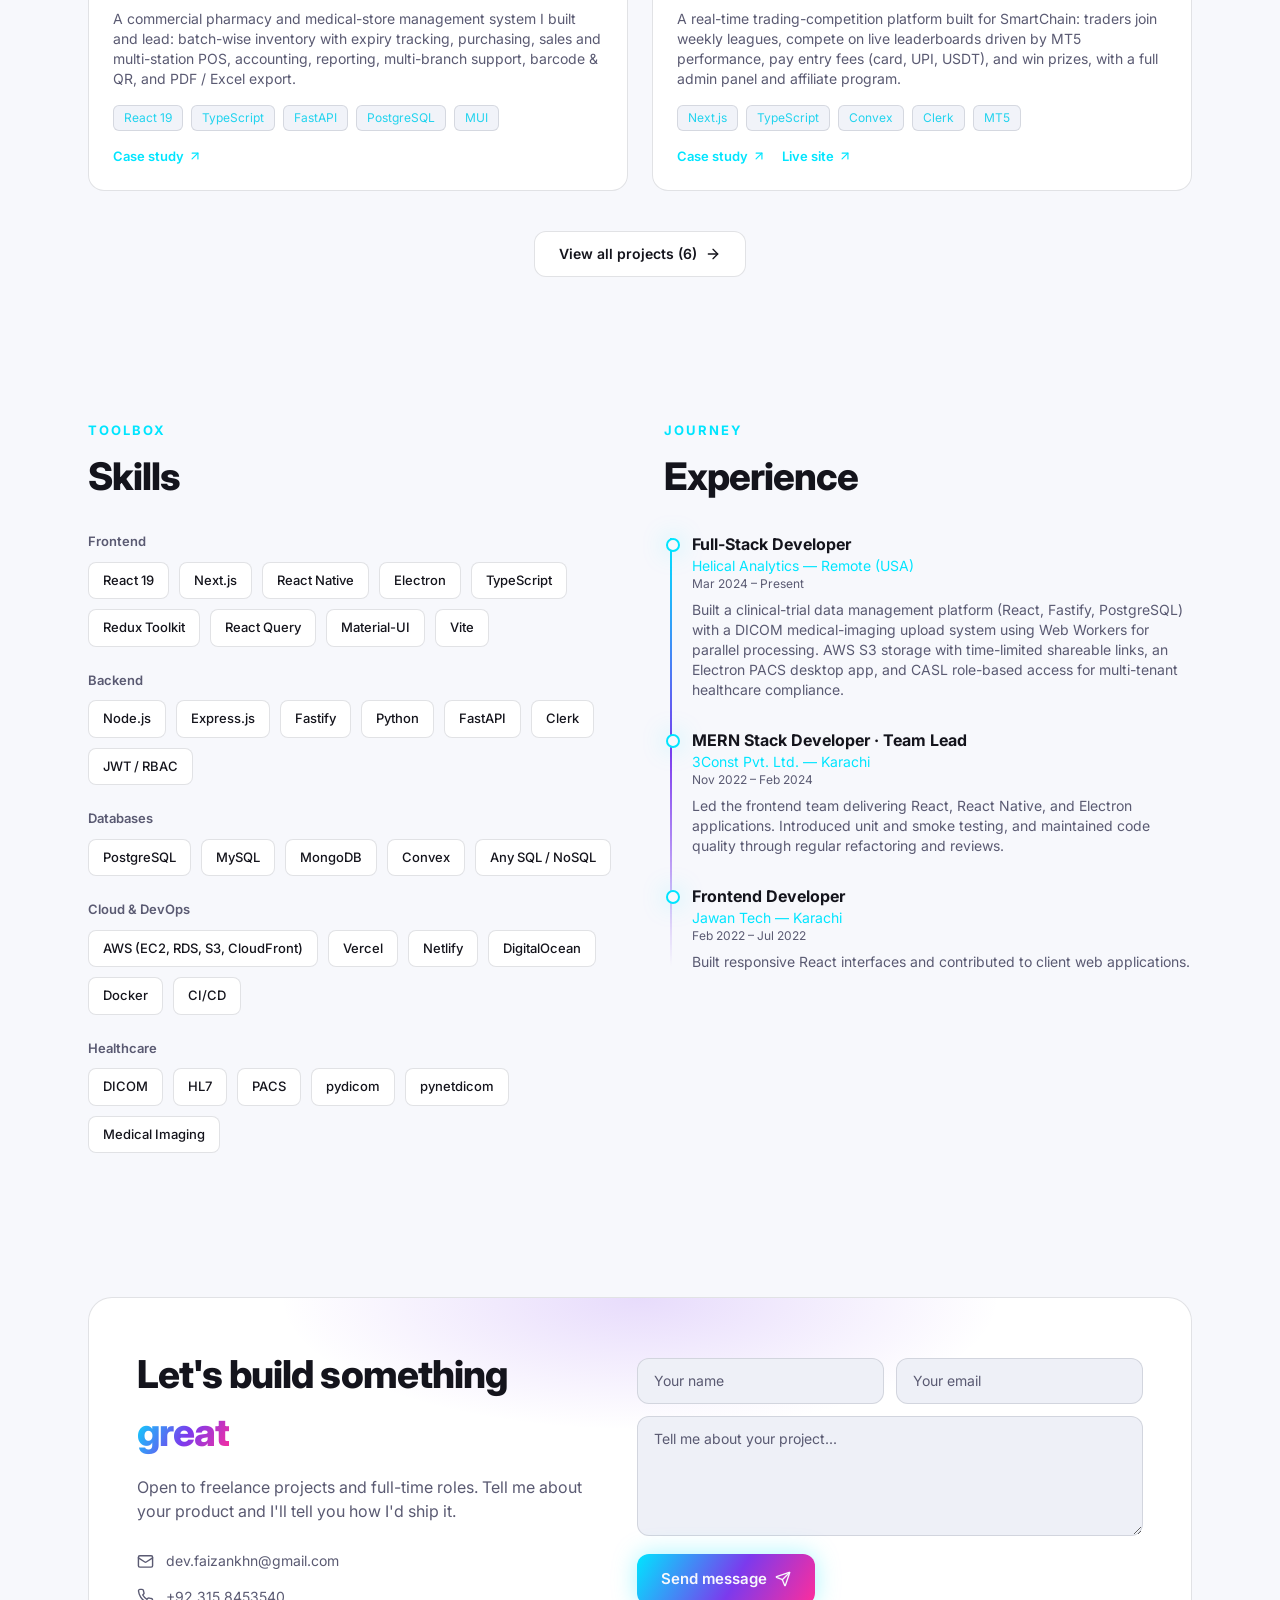
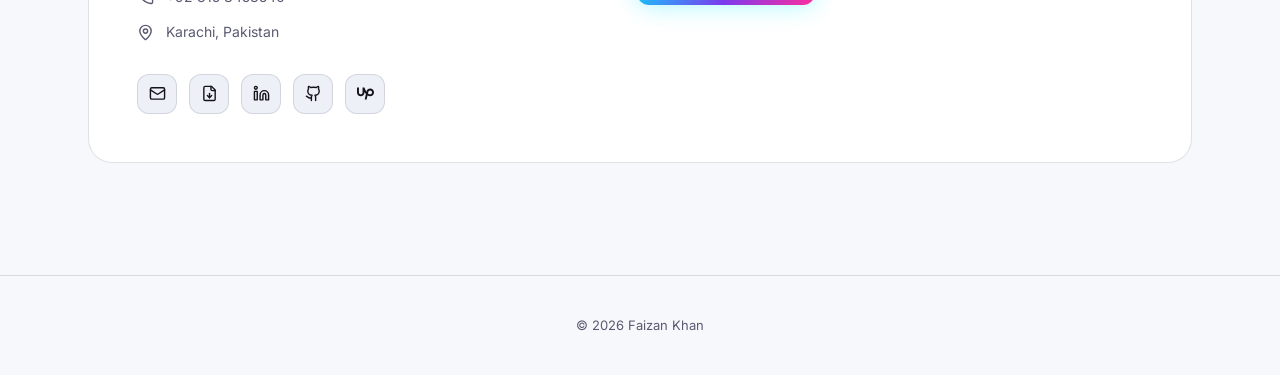
==== commit b8723bb5: "deploy: publish latest build" ====
--- a/index.html
+++ b/index.html
@@ -57,7 +57,7 @@
       href="https://fonts.googleapis.com/css2?family=Inter:wght@400;500;600;700;800&display=swap"
       rel="stylesheet"
     />
-    <script type="module" crossorigin src="/assets/index-B5f6baHg.js"></script>
+    <script type="module" crossorigin src="/assets/index-BXC0ThwW.js"></script>
     <link rel="stylesheet" crossorigin href="/assets/index-_bIQyny7.css">
   </head>
   <body>
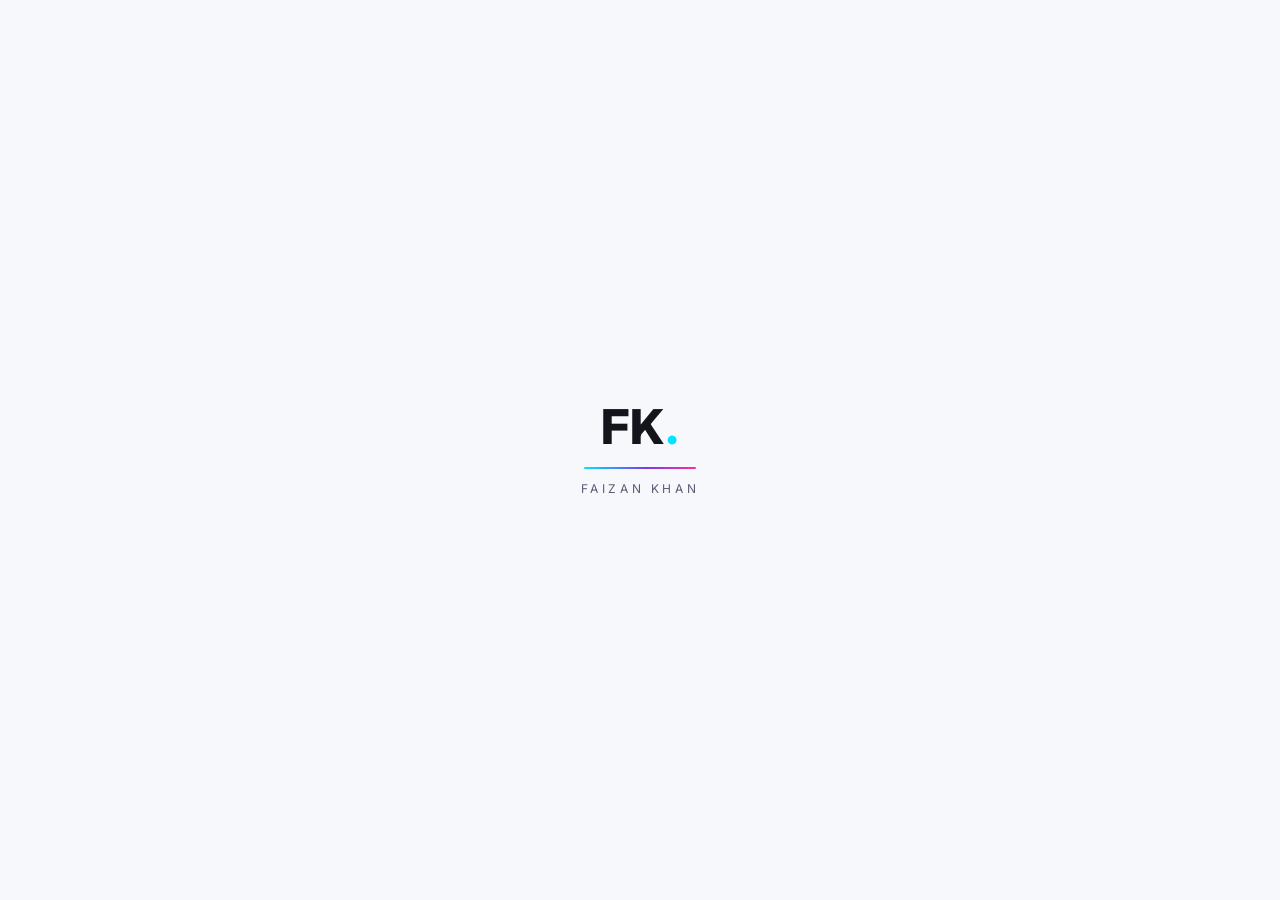
==== commit b8d7e2a4: "deploy: publish latest build" ====
--- a/index.html
+++ b/index.html
@@ -36,6 +36,23 @@
     />
     <meta name="twitter:image" content="https://dev-faizankhan.github.io/og.png" />
 
+    <!-- GitHub Pages SPA fallback: decode the /?/path redirect from 404.html
+         back into a clean URL before the router mounts (rafgraph/spa-github-pages). -->
+    <script>
+      (function (l) {
+        if (l.search[1] === '/') {
+          var decoded = l.search
+            .slice(1)
+            .split('&')
+            .map(function (s) {
+              return s.replace(/~and~/g, '&');
+            })
+            .join('?');
+          window.history.replaceState(null, null, l.pathname.slice(0, -1) + decoded + l.hash);
+        }
+      })(window.location);
+    </script>
+
     <!-- Prevent theme flash: set class before paint -->
     <script>
       (function () {
@@ -57,8 +74,50 @@
       href="https://fonts.googleapis.com/css2?family=Inter:wght@400;500;600;700;800&display=swap"
       rel="stylesheet"
     />
-    <script type="module" crossorigin src="/assets/index-BXC0ThwW.js"></script>
-    <link rel="stylesheet" crossorigin href="/assets/index-_bIQyny7.css">
+
+    <!-- Structured data: helps Google associate this site with the person -->
+    <script type="application/ld+json">
+      {
+        "@context": "https://schema.org",
+        "@type": "Person",
+        "name": "Faizan Khan",
+        "url": "https://dev-faizankhan.github.io/",
+        "jobTitle": "Full-Stack Developer",
+        "address": {
+          "@type": "PostalAddress",
+          "addressLocality": "Karachi",
+          "addressCountry": "PK"
+        },
+        "sameAs": [
+          "https://github.com/dev-faizankhan",
+          "https://linkedin.com/in/dev-faizan",
+          "https://www.upwork.com/freelancers/~0101147b87f6f71286"
+        ],
+        "knowsAbout": [
+          "React",
+          "Next.js",
+          "Node.js",
+          "Python",
+          "FastAPI",
+          "React Native",
+          "PostgreSQL",
+          "AWS",
+          "DICOM",
+          "Healthcare software"
+        ]
+      }
+    </script>
+
+    <!-- Umami analytics (privacy-friendly). Auto-track off: route changes are
+         tracked manually so routes are recorded with clean URLs. -->
+    <script
+      defer
+      src="https://cloud.umami.is/script.js"
+      data-website-id="753a78c9-e961-4ebf-8c26-ec48cbd5081f"
+      data-auto-track="false"
+    ></script>
+    <script type="module" crossorigin src="/assets/index-BZ5yvEMn.js"></script>
+    <link rel="stylesheet" crossorigin href="/assets/index-jeW0tToS.css">
   </head>
   <body>
     <div id="root"></div>
--- a/assets/index-jeW0tToS.css
+++ b/assets/index-jeW0tToS.css
@@ -0,0 +1 @@
+*,:before,:after{--tw-border-spacing-x: 0;--tw-border-spacing-y: 0;--tw-translate-x: 0;--tw-translate-y: 0;--tw-rotate: 0;--tw-skew-x: 0;--tw-skew-y: 0;--tw-scale-x: 1;--tw-scale-y: 1;--tw-pan-x: ;--tw-pan-y: ;--tw-pinch-zoom: ;--tw-scroll-snap-strictness: proximity;--tw-gradient-from-position: ;--tw-gradient-via-position: ;--tw-gradient-to-position: ;--tw-ordinal: ;--tw-slashed-zero: ;--tw-numeric-figure: ;--tw-numeric-spacing: ;--tw-numeric-fraction: ;--tw-ring-inset: ;--tw-ring-offset-width: 0px;--tw-ring-offset-color: #fff;--tw-ring-color: rgb(59 130 246 / .5);--tw-ring-offset-shadow: 0 0 #0000;--tw-ring-shadow: 0 0 #0000;--tw-shadow: 0 0 #0000;--tw-shadow-colored: 0 0 #0000;--tw-blur: ;--tw-brightness: ;--tw-contrast: ;--tw-grayscale: ;--tw-hue-rotate: ;--tw-invert: ;--tw-saturate: ;--tw-sepia: ;--tw-drop-shadow: ;--tw-backdrop-blur: ;--tw-backdrop-brightness: ;--tw-backdrop-contrast: ;--tw-backdrop-grayscale: ;--tw-backdrop-hue-rotate: ;--tw-backdrop-invert: ;--tw-backdrop-opacity: ;--tw-backdrop-saturate: ;--tw-backdrop-sepia: ;--tw-contain-size: ;--tw-contain-layout: ;--tw-contain-paint: ;--tw-contain-style: }::backdrop{--tw-border-spacing-x: 0;--tw-border-spacing-y: 0;--tw-translate-x: 0;--tw-translate-y: 0;--tw-rotate: 0;--tw-skew-x: 0;--tw-skew-y: 0;--tw-scale-x: 1;--tw-scale-y: 1;--tw-pan-x: ;--tw-pan-y: ;--tw-pinch-zoom: ;--tw-scroll-snap-strictness: proximity;--tw-gradient-from-position: ;--tw-gradient-via-position: ;--tw-gradient-to-position: ;--tw-ordinal: ;--tw-slashed-zero: ;--tw-numeric-figure: ;--tw-numeric-spacing: ;--tw-numeric-fraction: ;--tw-ring-inset: ;--tw-ring-offset-width: 0px;--tw-ring-offset-color: #fff;--tw-ring-color: rgb(59 130 246 / .5);--tw-ring-offset-shadow: 0 0 #0000;--tw-ring-shadow: 0 0 #0000;--tw-shadow: 0 0 #0000;--tw-shadow-colored: 0 0 #0000;--tw-blur: ;--tw-brightness: ;--tw-contrast: ;--tw-grayscale: ;--tw-hue-rotate: ;--tw-invert: ;--tw-saturate: ;--tw-sepia: ;--tw-drop-shadow: ;--tw-backdrop-blur: ;--tw-backdrop-brightness: ;--tw-backdrop-contrast: ;--tw-backdrop-grayscale: ;--tw-backdrop-hue-rotate: ;--tw-backdrop-invert: ;--tw-backdrop-opacity: ;--tw-backdrop-saturate: ;--tw-backdrop-sepia: ;--tw-contain-size: ;--tw-contain-layout: ;--tw-contain-paint: ;--tw-contain-style: }*,:before,:after{box-sizing:border-box;border-width:0;border-style:solid;border-color:#e5e7eb}:before,:after{--tw-content: ""}html,:host{line-height:1.5;-webkit-text-size-adjust:100%;-moz-tab-size:4;-o-tab-size:4;tab-size:4;font-family:Inter,system-ui,sans-serif;font-feature-settings:normal;font-variation-settings:normal;-webkit-tap-highlight-color:transparent}body{margin:0;line-height:inherit}hr{height:0;color:inherit;border-top-width:1px}abbr:where([title]){-webkit-text-decoration:underline dotted;text-decoration:underline dotted}h1,h2,h3,h4,h5,h6{font-size:inherit;font-weight:inherit}a{color:inherit;text-decoration:inherit}b,strong{font-weight:bolder}code,kbd,samp,pre{font-family:ui-monospace,SFMono-Regular,Menlo,Monaco,Consolas,Liberation Mono,Courier New,monospace;font-feature-settings:normal;font-variation-settings:normal;font-size:1em}small{font-size:80%}sub,sup{font-size:75%;line-height:0;position:relative;vertical-align:baseline}sub{bottom:-.25em}sup{top:-.5em}table{text-indent:0;border-color:inherit;border-collapse:collapse}button,input,optgroup,select,textarea{font-family:inherit;font-feature-settings:inherit;font-variation-settings:inherit;font-size:100%;font-weight:inherit;line-height:inherit;letter-spacing:inherit;color:inherit;margin:0;padding:0}button,select{text-transform:none}button,input:where([type=button]),input:where([type=reset]),input:where([type=submit]){-webkit-appearance:button;background-color:transparent;background-image:none}:-moz-focusring{outline:auto}:-moz-ui-invalid{box-shadow:none}progress{vertical-align:baseline}::-webkit-inner-spin-button,::-webkit-outer-spin-button{height:auto}[type=search]{-webkit-appearance:textfield;outline-offset:-2px}::-webkit-search-decoration{-webkit-appearance:none}::-webkit-file-upload-button{-webkit-appearance:button;font:inherit}summary{display:list-item}blockquote,dl,dd,h1,h2,h3,h4,h5,h6,hr,figure,p,pre{margin:0}fieldset{margin:0;padding:0}legend{padding:0}ol,ul,menu{list-style:none;margin:0;padding:0}dialog{padding:0}textarea{resize:vertical}input::-moz-placeholder,textarea::-moz-placeholder{opacity:1;color:#9ca3af}input::placeholder,textarea::placeholder{opacity:1;color:#9ca3af}button,[role=button]{cursor:pointer}:disabled{cursor:default}img,svg,video,canvas,audio,iframe,embed,object{display:block;vertical-align:middle}img,video{max-width:100%;height:auto}[hidden]:where(:not([hidden=until-found])){display:none}:root{--bg: 10 10 15;--bg-soft: 15 15 23;--panel: 19 19 29;--panel-soft: 24 24 36;--fg: 232 232 240;--muted: 139 139 163;--line: rgba(255, 255, 255, .07)}:root.light{--bg: 247 248 252;--bg-soft: 238 240 247;--panel: 255 255 255;--panel-soft: 241 243 249;--fg: 20 20 28;--muted: 90 90 114;--line: rgba(15, 18, 40, .12)}html{scroll-behavior:smooth}body{--tw-bg-opacity: 1;background-color:rgb(var(--bg) / var(--tw-bg-opacity, 1));font-family:Inter,system-ui,sans-serif;--tw-text-opacity: 1;color:rgb(var(--fg) / var(--tw-text-opacity, 1));-webkit-font-smoothing:antialiased;-moz-osx-font-smoothing:grayscale;overflow-x:hidden;transition:background-color .3s ease,color .3s ease}::-moz-selection{background-color:#7c3aed66;--tw-text-opacity: 1;color:rgb(255 255 255 / var(--tw-text-opacity, 1))}::selection{background-color:#7c3aed66;--tw-text-opacity: 1;color:rgb(255 255 255 / var(--tw-text-opacity, 1))}::-webkit-scrollbar{width:10px}::-webkit-scrollbar-track{--tw-bg-opacity: 1;background-color:rgb(var(--bg) / var(--tw-bg-opacity, 1))}::-webkit-scrollbar-thumb{border-radius:9999px;--tw-bg-opacity: 1;background-color:rgb(var(--panel-soft) / var(--tw-bg-opacity, 1));border:1px solid var(--line)}:focus-visible{outline:2px solid #00e5ff;outline-offset:2px;border-radius:6px}body.has-custom-cursor,body.has-custom-cursor a,body.has-custom-cursor button,body.has-custom-cursor [role=button]{cursor:none}body.has-custom-cursor input,body.has-custom-cursor textarea,body.has-custom-cursor select,body.has-custom-cursor [contenteditable=true]{cursor:auto}@media (prefers-reduced-motion: reduce){html{scroll-behavior:auto}*,*:before,*:after{animation-duration:.01ms!important;animation-iteration-count:1!important;transition-duration:.01ms!important;scroll-behavior:auto!important}}.container{width:100%}@media (min-width: 640px){.container{max-width:640px}}@media (min-width: 768px){.container{max-width:768px}}@media (min-width: 1024px){.container{max-width:1024px}}@media (min-width: 1280px){.container{max-width:1280px}}@media (min-width: 1536px){.container{max-width:1536px}}.gradient-text{background-image:linear-gradient(120deg,#00e5ff,#7c3aed 55%,#ff2d9b);-webkit-background-clip:text;background-clip:text;color:transparent}.glass{background-color:rgb(var(--panel) / .7);--tw-backdrop-blur: blur(24px);-webkit-backdrop-filter:var(--tw-backdrop-blur) var(--tw-backdrop-brightness) var(--tw-backdrop-contrast) var(--tw-backdrop-grayscale) var(--tw-backdrop-hue-rotate) var(--tw-backdrop-invert) var(--tw-backdrop-opacity) var(--tw-backdrop-saturate) var(--tw-backdrop-sepia);backdrop-filter:var(--tw-backdrop-blur) var(--tw-backdrop-brightness) var(--tw-backdrop-contrast) var(--tw-backdrop-grayscale) var(--tw-backdrop-hue-rotate) var(--tw-backdrop-invert) var(--tw-backdrop-opacity) var(--tw-backdrop-saturate) var(--tw-backdrop-sepia);border:1px solid var(--line)}.section-pad{padding-top:72px;padding-bottom:72px}@keyframes marquee{0%{transform:translate(0)}to{transform:translate(-50%)}}.animate-marquee{animation:marquee 36s linear infinite}.marquee-mask{-webkit-mask-image:linear-gradient(to right,transparent,#000 8%,#000 92%,transparent);mask-image:linear-gradient(to right,transparent,#000 8%,#000 92%,transparent)}.marquee-mask:hover .animate-marquee{animation-play-state:paused}.pointer-events-none{pointer-events:none}.pointer-events-auto{pointer-events:auto}.visible{visibility:visible}.fixed{position:fixed}.absolute{position:absolute}.relative{position:relative}.sticky{position:sticky}.inset-0{top:0;right:0;bottom:0;left:0}.inset-x-0{left:0;right:0}.-top-9{top:-2.25rem}.bottom-5{bottom:1.25rem}.bottom-6{bottom:1.5rem}.left-0{left:0}.left-1\/2{left:50%}.left-3{left:.75rem}.right-3{right:.75rem}.right-4{right:1rem}.right-6{right:1.5rem}.top-0{top:0}.top-1\/2{top:50%}.top-4{top:1rem}.z-0{z-index:0}.z-10{z-index:10}.z-50{z-index:50}.z-\[100\]{z-index:100}.z-\[150\]{z-index:150}.z-\[200\]{z-index:200}.z-\[300\]{z-index:300}.z-\[60\]{z-index:60}.z-\[70\]{z-index:70}.mx-auto{margin-left:auto;margin-right:auto}.my-12{margin-top:3rem;margin-bottom:3rem}.mb-1\.5{margin-bottom:.375rem}.mb-10{margin-bottom:2.5rem}.mb-11{margin-bottom:2.75rem}.mb-2{margin-bottom:.5rem}.mb-2\.5{margin-bottom:.625rem}.mb-3{margin-bottom:.75rem}.mb-3\.5{margin-bottom:.875rem}.mb-4{margin-bottom:1rem}.mb-5{margin-bottom:1.25rem}.mb-6{margin-bottom:1.5rem}.mb-7{margin-bottom:1.75rem}.mb-8{margin-bottom:2rem}.mb-9{margin-bottom:2.25rem}.ml-1{margin-left:.25rem}.ml-2{margin-left:.5rem}.mt-0\.5{margin-top:.125rem}.mt-10{margin-top:2.5rem}.mt-14{margin-top:3.5rem}.mt-16{margin-top:4rem}.mt-2{margin-top:.5rem}.mt-3{margin-top:.75rem}.mt-4{margin-top:1rem}.mt-5{margin-top:1.25rem}.mt-6{margin-top:1.5rem}.mt-7{margin-top:1.75rem}.mt-8{margin-top:2rem}.block{display:block}.inline-block{display:inline-block}.flex{display:flex}.inline-flex{display:inline-flex}.grid{display:grid}.hidden{display:none}.aspect-\[1200\/760\]{aspect-ratio:1200/760}.aspect-\[16\/10\]{aspect-ratio:16/10}.aspect-\[16\/9\]{aspect-ratio:16/9}.aspect-\[9\/16\]{aspect-ratio:9/16}.aspect-square{aspect-ratio:1 / 1}.h-0\.5{height:.125rem}.h-10{height:2.5rem}.h-11{height:2.75rem}.h-12{height:3rem}.h-2{height:.5rem}.h-2\.5{height:.625rem}.h-3\.5{height:.875rem}.h-48{height:12rem}.h-8{height:2rem}.h-9{height:2.25rem}.h-\[34px\]{height:34px}.h-\[3px\]{height:3px}.h-full{height:100%}.max-h-\[50vh\]{max-height:50vh}.max-h-\[88vh\]{max-height:88vh}.min-h-\[120px\]{min-height:120px}.min-h-\[60vh\]{min-height:60vh}.min-h-\[72vh\]{min-height:72vh}.min-h-screen{min-height:100vh}.w-10{width:2.5rem}.w-11{width:2.75rem}.w-2{width:.5rem}.w-2\.5{width:.625rem}.w-2\/3{width:66.666667%}.w-28{width:7rem}.w-4\/5{width:80%}.w-8{width:2rem}.w-9{width:2.25rem}.w-\[45\%\]{width:45%}.w-full{width:100%}.w-max{width:-moz-max-content;width:max-content}.max-w-2xl{max-width:42rem}.max-w-3xl{max-width:48rem}.max-w-4xl{max-width:56rem}.max-w-6xl{max-width:72rem}.max-w-\[92vw\]{max-width:92vw}.max-w-lg{max-width:32rem}.max-w-md{max-width:28rem}.flex-1{flex:1 1 0%}.shrink-0{flex-shrink:0}.origin-left{transform-origin:left}.-translate-x-1\/2{--tw-translate-x: -50%;transform:translate(var(--tw-translate-x),var(--tw-translate-y)) rotate(var(--tw-rotate)) skew(var(--tw-skew-x)) skewY(var(--tw-skew-y)) scaleX(var(--tw-scale-x)) scaleY(var(--tw-scale-y))}.-translate-y-1\/2{--tw-translate-y: -50%;transform:translate(var(--tw-translate-x),var(--tw-translate-y)) rotate(var(--tw-rotate)) skew(var(--tw-skew-x)) skewY(var(--tw-skew-y)) scaleX(var(--tw-scale-x)) scaleY(var(--tw-scale-y))}.scale-105{--tw-scale-x: 1.05;--tw-scale-y: 1.05;transform:translate(var(--tw-translate-x),var(--tw-translate-y)) rotate(var(--tw-rotate)) skew(var(--tw-skew-x)) skewY(var(--tw-skew-y)) scaleX(var(--tw-scale-x)) scaleY(var(--tw-scale-y))}@keyframes float{0%,to{transform:translateY(0)}50%{transform:translateY(-12px)}}.animate-float{animation:float 6s ease-in-out infinite}@keyframes pulse{50%{opacity:.5}}.animate-pulse{animation:pulse 2s cubic-bezier(.4,0,.6,1) infinite}@keyframes pulseDot{0%,to{opacity:1}50%{opacity:.4}}.animate-pulse-dot{animation:pulseDot 2s ease-in-out infinite}@keyframes spin{to{transform:rotate(360deg)}}.animate-spin{animation:spin 1s linear infinite}.cursor-zoom-in{cursor:zoom-in}.resize-y{resize:vertical}.grid-cols-2{grid-template-columns:repeat(2,minmax(0,1fr))}.flex-col{flex-direction:column}.flex-wrap{flex-wrap:wrap}.place-items-center{place-items:center}.items-start{align-items:flex-start}.items-center{align-items:center}.justify-center{justify-content:center}.justify-between{justify-content:space-between}.gap-1{gap:.25rem}.gap-1\.5{gap:.375rem}.gap-10{gap:2.5rem}.gap-12{gap:3rem}.gap-2{gap:.5rem}.gap-2\.5{gap:.625rem}.gap-3{gap:.75rem}.gap-3\.5{gap:.875rem}.gap-4{gap:1rem}.gap-5{gap:1.25rem}.gap-6{gap:1.5rem}.gap-7{gap:1.75rem}.space-y-10>:not([hidden])~:not([hidden]){--tw-space-y-reverse: 0;margin-top:calc(2.5rem * calc(1 - var(--tw-space-y-reverse)));margin-bottom:calc(2.5rem * var(--tw-space-y-reverse))}.space-y-2\.5>:not([hidden])~:not([hidden]){--tw-space-y-reverse: 0;margin-top:calc(.625rem * calc(1 - var(--tw-space-y-reverse)));margin-bottom:calc(.625rem * var(--tw-space-y-reverse))}.space-y-3>:not([hidden])~:not([hidden]){--tw-space-y-reverse: 0;margin-top:calc(.75rem * calc(1 - var(--tw-space-y-reverse)));margin-bottom:calc(.75rem * var(--tw-space-y-reverse))}.space-y-4>:not([hidden])~:not([hidden]){--tw-space-y-reverse: 0;margin-top:calc(1rem * calc(1 - var(--tw-space-y-reverse)));margin-bottom:calc(1rem * var(--tw-space-y-reverse))}.space-y-6>:not([hidden])~:not([hidden]){--tw-space-y-reverse: 0;margin-top:calc(1.5rem * calc(1 - var(--tw-space-y-reverse)));margin-bottom:calc(1.5rem * var(--tw-space-y-reverse))}.overflow-hidden{overflow:hidden}.overflow-y-auto{overflow-y:auto}.overscroll-contain{overscroll-behavior:contain}.whitespace-nowrap{white-space:nowrap}.rounded{border-radius:.25rem}.rounded-2xl{border-radius:1rem}.rounded-3xl{border-radius:1.5rem}.rounded-full{border-radius:9999px}.rounded-lg{border-radius:.5rem}.rounded-md{border-radius:.375rem}.rounded-xl{border-radius:.75rem}.border{border-width:1px}.border-2{border-width:2px}.border-\[1\.5px\]{border-width:1.5px}.border-b{border-bottom-width:1px}.border-t{border-top-width:1px}.border-line{border-color:var(--line)}.border-neon-cyan{--tw-border-opacity: 1;border-color:rgb(0 229 255 / var(--tw-border-opacity, 1))}.border-neon-cyan\/40{border-color:#00e5ff66}.border-neon-pink\/30{border-color:#ff2d9b4d}.border-t-neon-cyan{--tw-border-opacity: 1;border-top-color:rgb(0 229 255 / var(--tw-border-opacity, 1))}.bg-\[\#3a3a4a\]{--tw-bg-opacity: 1;background-color:rgb(58 58 74 / var(--tw-bg-opacity, 1))}.bg-bg{--tw-bg-opacity: 1;background-color:rgb(var(--bg) / var(--tw-bg-opacity, 1))}.bg-bg-soft{--tw-bg-opacity: 1;background-color:rgb(var(--bg-soft) / var(--tw-bg-opacity, 1))}.bg-black\/30{background-color:#0000004d}.bg-black\/50{background-color:#00000080}.bg-black\/85{background-color:#000000d9}.bg-green-500{--tw-bg-opacity: 1;background-color:rgb(34 197 94 / var(--tw-bg-opacity, 1))}.bg-line{background-color:var(--line)}.bg-neon-cyan{--tw-bg-opacity: 1;background-color:rgb(0 229 255 / var(--tw-bg-opacity, 1))}.bg-neon-cyan\/10{background-color:#00e5ff1a}.bg-neon-pink\/15{background-color:#ff2d9b26}.bg-panel{--tw-bg-opacity: 1;background-color:rgb(var(--panel) / var(--tw-bg-opacity, 1))}.bg-panel-soft{--tw-bg-opacity: 1;background-color:rgb(var(--panel-soft) / var(--tw-bg-opacity, 1))}.bg-panel\/95{background-color:rgb(var(--panel) / .95)}.bg-transparent{background-color:transparent}.bg-white\/10{background-color:#ffffff1a}.bg-white\/\[0\.05\]{background-color:#ffffff0d}.bg-white\/\[0\.06\]{background-color:#ffffff0f}.bg-gradient-to-br{background-image:linear-gradient(to bottom right,var(--tw-gradient-stops))}.bg-neon-grad{background-image:linear-gradient(120deg,#00e5ff,#7c3aed 55%,#ff2d9b)}.from-panel-soft{--tw-gradient-from: rgb(var(--panel-soft) / 1) var(--tw-gradient-from-position);--tw-gradient-to: rgb(var(--panel-soft) / 0) var(--tw-gradient-to-position);--tw-gradient-stops: var(--tw-gradient-from), var(--tw-gradient-to)}.to-\[\#0a0a12\]{--tw-gradient-to: #0a0a12 var(--tw-gradient-to-position)}.to-panel{--tw-gradient-to: rgb(var(--panel) / 1) var(--tw-gradient-to-position)}.object-contain{-o-object-fit:contain;object-fit:contain}.object-cover{-o-object-fit:cover;object-fit:cover}.p-2{padding:.5rem}.p-4{padding:1rem}.p-6{padding:1.5rem}.p-8{padding:2rem}.px-1\.5{padding-left:.375rem;padding-right:.375rem}.px-2{padding-left:.5rem;padding-right:.5rem}.px-2\.5{padding-left:.625rem;padding-right:.625rem}.px-3{padding-left:.75rem;padding-right:.75rem}.px-3\.5{padding-left:.875rem;padding-right:.875rem}.px-4{padding-left:1rem;padding-right:1rem}.px-5{padding-left:1.25rem;padding-right:1.25rem}.px-6{padding-left:1.5rem;padding-right:1.5rem}.px-7{padding-left:1.75rem;padding-right:1.75rem}.py-0\.5{padding-top:.125rem;padding-bottom:.125rem}.py-1{padding-top:.25rem;padding-bottom:.25rem}.py-1\.5{padding-top:.375rem;padding-bottom:.375rem}.py-10{padding-top:2.5rem;padding-bottom:2.5rem}.py-12{padding-top:3rem;padding-bottom:3rem}.py-2{padding-top:.5rem;padding-bottom:.5rem}.py-2\.5{padding-top:.625rem;padding-bottom:.625rem}.py-3{padding-top:.75rem;padding-bottom:.75rem}.py-3\.5{padding-top:.875rem;padding-bottom:.875rem}.py-4{padding-top:1rem;padding-bottom:1rem}.py-8{padding-top:2rem;padding-bottom:2rem}.pb-1{padding-bottom:.25rem}.pb-20{padding-bottom:5rem}.pb-24{padding-bottom:6rem}.pb-5{padding-bottom:1.25rem}.pl-7{padding-left:1.75rem}.pt-12{padding-top:3rem}.pt-24{padding-top:6rem}.pt-28{padding-top:7rem}.pt-3{padding-top:.75rem}.pt-8{padding-top:2rem}.pt-\[12vh\]{padding-top:12vh}.text-left{text-align:left}.text-center{text-align:center}.font-sans{font-family:Inter,system-ui,sans-serif}.text-2xl{font-size:1.5rem;line-height:2rem}.text-5xl{font-size:3rem;line-height:1}.text-\[10px\]{font-size:10px}.text-\[11px\]{font-size:11px}.text-\[13px\]{font-size:13px}.text-\[15px\]{font-size:15px}.text-\[34px\]{font-size:34px}.text-\[38px\]{font-size:38px}.text-\[clamp\(1\.8rem\,3\.5vw\,2\.4rem\)\]{font-size:clamp(1.8rem,3.5vw,2.4rem)}.text-\[clamp\(2\.5rem\,6vw\,4rem\)\]{font-size:clamp(2.5rem,6vw,4rem)}.text-\[clamp\(2rem\,5vw\,3rem\)\]{font-size:clamp(2rem,5vw,3rem)}.text-\[clamp\(4rem\,14vw\,9rem\)\]{font-size:clamp(4rem,14vw,9rem)}.text-base{font-size:1rem;line-height:1.5rem}.text-lg{font-size:1.125rem;line-height:1.75rem}.text-sm{font-size:.875rem;line-height:1.25rem}.text-xl{font-size:1.25rem;line-height:1.75rem}.text-xs{font-size:.75rem;line-height:1rem}.font-bold{font-weight:700}.font-extrabold{font-weight:800}.font-medium{font-weight:500}.font-semibold{font-weight:600}.uppercase{text-transform:uppercase}.leading-\[1\.05\]{line-height:1.05}.leading-none{line-height:1}.leading-tight{line-height:1.25}.tracking-\[0\.2em\]{letter-spacing:.2em}.tracking-\[0\.3em\]{letter-spacing:.3em}.tracking-\[2px\]{letter-spacing:2px}.tracking-tight{letter-spacing:-.025em}.tracking-wide{letter-spacing:.025em}.tracking-wider{letter-spacing:.05em}.tracking-widest{letter-spacing:.1em}.text-bg{--tw-text-opacity: 1;color:rgb(var(--bg) / var(--tw-text-opacity, 1))}.text-fg{--tw-text-opacity: 1;color:rgb(var(--fg) / var(--tw-text-opacity, 1))}.text-green-400{--tw-text-opacity: 1;color:rgb(74 222 128 / var(--tw-text-opacity, 1))}.text-muted{--tw-text-opacity: 1;color:rgb(var(--muted) / var(--tw-text-opacity, 1))}.text-neon-cyan{--tw-text-opacity: 1;color:rgb(0 229 255 / var(--tw-text-opacity, 1))}.text-neon-pink{--tw-text-opacity: 1;color:rgb(255 45 155 / var(--tw-text-opacity, 1))}.text-neon-teal{--tw-text-opacity: 1;color:rgb(34 211 238 / var(--tw-text-opacity, 1))}.text-rose-400{--tw-text-opacity: 1;color:rgb(251 113 133 / var(--tw-text-opacity, 1))}.text-white{--tw-text-opacity: 1;color:rgb(255 255 255 / var(--tw-text-opacity, 1))}.text-white\/80{color:#fffc}.opacity-0{opacity:0}.opacity-100{opacity:1}.shadow-2xl{--tw-shadow: 0 25px 50px -12px rgb(0 0 0 / .25);--tw-shadow-colored: 0 25px 50px -12px var(--tw-shadow-color);box-shadow:var(--tw-ring-offset-shadow, 0 0 #0000),var(--tw-ring-shadow, 0 0 #0000),var(--tw-shadow)}.shadow-\[0_0_10px_\#22c55e\]{--tw-shadow: 0 0 10px #22c55e;--tw-shadow-colored: 0 0 10px var(--tw-shadow-color);box-shadow:var(--tw-ring-offset-shadow, 0 0 #0000),var(--tw-ring-shadow, 0 0 #0000),var(--tw-shadow)}.shadow-card{--tw-shadow: 0 12px 40px rgba(0,229,255,.12);--tw-shadow-colored: 0 12px 40px var(--tw-shadow-color);box-shadow:var(--tw-ring-offset-shadow, 0 0 #0000),var(--tw-ring-shadow, 0 0 #0000),var(--tw-shadow)}.shadow-glow{--tw-shadow: 0 0 24px rgba(0,229,255,.35);--tw-shadow-colored: 0 0 24px var(--tw-shadow-color);box-shadow:var(--tw-ring-offset-shadow, 0 0 #0000),var(--tw-ring-shadow, 0 0 #0000),var(--tw-shadow)}.outline-none{outline:2px solid transparent;outline-offset:2px}.ring{--tw-ring-offset-shadow: var(--tw-ring-inset) 0 0 0 var(--tw-ring-offset-width) var(--tw-ring-offset-color);--tw-ring-shadow: var(--tw-ring-inset) 0 0 0 calc(3px + var(--tw-ring-offset-width)) var(--tw-ring-color);box-shadow:var(--tw-ring-offset-shadow),var(--tw-ring-shadow),var(--tw-shadow, 0 0 #0000)}.blur-md{--tw-blur: blur(12px);filter:var(--tw-blur) var(--tw-brightness) var(--tw-contrast) var(--tw-grayscale) var(--tw-hue-rotate) var(--tw-invert) var(--tw-saturate) var(--tw-sepia) var(--tw-drop-shadow)}.filter{filter:var(--tw-blur) var(--tw-brightness) var(--tw-contrast) var(--tw-grayscale) var(--tw-hue-rotate) var(--tw-invert) var(--tw-saturate) var(--tw-sepia) var(--tw-drop-shadow)}.backdrop-blur{--tw-backdrop-blur: blur(8px);-webkit-backdrop-filter:var(--tw-backdrop-blur) var(--tw-backdrop-brightness) var(--tw-backdrop-contrast) var(--tw-backdrop-grayscale) var(--tw-backdrop-hue-rotate) var(--tw-backdrop-invert) var(--tw-backdrop-opacity) var(--tw-backdrop-saturate) var(--tw-backdrop-sepia);backdrop-filter:var(--tw-backdrop-blur) var(--tw-backdrop-brightness) var(--tw-backdrop-contrast) var(--tw-backdrop-grayscale) var(--tw-backdrop-hue-rotate) var(--tw-backdrop-invert) var(--tw-backdrop-opacity) var(--tw-backdrop-saturate) var(--tw-backdrop-sepia)}.backdrop-blur-sm{--tw-backdrop-blur: blur(4px);-webkit-backdrop-filter:var(--tw-backdrop-blur) var(--tw-backdrop-brightness) var(--tw-backdrop-contrast) var(--tw-backdrop-grayscale) var(--tw-backdrop-hue-rotate) var(--tw-backdrop-invert) var(--tw-backdrop-opacity) var(--tw-backdrop-saturate) var(--tw-backdrop-sepia);backdrop-filter:var(--tw-backdrop-blur) var(--tw-backdrop-brightness) var(--tw-backdrop-contrast) var(--tw-backdrop-grayscale) var(--tw-backdrop-hue-rotate) var(--tw-backdrop-invert) var(--tw-backdrop-opacity) var(--tw-backdrop-saturate) var(--tw-backdrop-sepia)}.transition{transition-property:color,background-color,border-color,text-decoration-color,fill,stroke,opacity,box-shadow,transform,filter,backdrop-filter;transition-timing-function:cubic-bezier(.4,0,.2,1);transition-duration:.15s}.transition-all{transition-property:all;transition-timing-function:cubic-bezier(.4,0,.2,1);transition-duration:.15s}.transition-colors{transition-property:color,background-color,border-color,text-decoration-color,fill,stroke;transition-timing-function:cubic-bezier(.4,0,.2,1);transition-duration:.15s}.transition-opacity{transition-property:opacity;transition-timing-function:cubic-bezier(.4,0,.2,1);transition-duration:.15s}.transition-transform{transition-property:transform;transition-timing-function:cubic-bezier(.4,0,.2,1);transition-duration:.15s}.duration-200{transition-duration:.2s}.duration-500{transition-duration:.5s}.duration-700{transition-duration:.7s}.will-change-transform{will-change:transform}.placeholder\:text-muted::-moz-placeholder{--tw-text-opacity: 1;color:rgb(var(--muted) / var(--tw-text-opacity, 1))}.placeholder\:text-muted::placeholder{--tw-text-opacity: 1;color:rgb(var(--muted) / var(--tw-text-opacity, 1))}.before\:absolute:before{content:var(--tw-content);position:absolute}.before\:-left-\[1\.6rem\]:before{content:var(--tw-content);left:-1.6rem}.before\:bottom-1\.5:before{content:var(--tw-content);bottom:.375rem}.before\:left-1\.5:before{content:var(--tw-content);left:.375rem}.before\:top-1\.5:before{content:var(--tw-content);top:.375rem}.before\:h-3\.5:before{content:var(--tw-content);height:.875rem}.before\:w-0\.5:before{content:var(--tw-content);width:.125rem}.before\:w-3\.5:before{content:var(--tw-content);width:.875rem}.before\:rounded-full:before{content:var(--tw-content);border-radius:9999px}.before\:border-2:before{content:var(--tw-content);border-width:2px}.before\:border-neon-cyan:before{content:var(--tw-content);--tw-border-opacity: 1;border-color:rgb(0 229 255 / var(--tw-border-opacity, 1))}.before\:bg-bg:before{content:var(--tw-content);--tw-bg-opacity: 1;background-color:rgb(var(--bg) / var(--tw-bg-opacity, 1))}.before\:bg-gradient-to-b:before{content:var(--tw-content);background-image:linear-gradient(to bottom,var(--tw-gradient-stops))}.before\:from-neon-cyan:before{content:var(--tw-content);--tw-gradient-from: #00e5ff var(--tw-gradient-from-position);--tw-gradient-to: rgb(0 229 255 / 0) var(--tw-gradient-to-position);--tw-gradient-stops: var(--tw-gradient-from), var(--tw-gradient-to)}.before\:via-neon-violet:before{content:var(--tw-content);--tw-gradient-to: rgb(124 58 237 / 0) var(--tw-gradient-to-position);--tw-gradient-stops: var(--tw-gradient-from), #7c3aed var(--tw-gradient-via-position), var(--tw-gradient-to)}.before\:to-transparent:before{content:var(--tw-content);--tw-gradient-to: transparent var(--tw-gradient-to-position)}.before\:shadow-glow:before{content:var(--tw-content);--tw-shadow: 0 0 24px rgba(0,229,255,.35);--tw-shadow-colored: 0 0 24px var(--tw-shadow-color);box-shadow:var(--tw-ring-offset-shadow, 0 0 #0000),var(--tw-ring-shadow, 0 0 #0000),var(--tw-shadow)}.hover\:-translate-y-0\.5:hover{--tw-translate-y: -.125rem;transform:translate(var(--tw-translate-x),var(--tw-translate-y)) rotate(var(--tw-rotate)) skew(var(--tw-skew-x)) skewY(var(--tw-skew-y)) scaleX(var(--tw-scale-x)) scaleY(var(--tw-scale-y))}.hover\:border-neon-cyan:hover{--tw-border-opacity: 1;border-color:rgb(0 229 255 / var(--tw-border-opacity, 1))}.hover\:border-neon-cyan\/40:hover{border-color:#00e5ff66}.hover\:bg-white\/20:hover{background-color:#fff3}.hover\:text-fg:hover{--tw-text-opacity: 1;color:rgb(var(--fg) / var(--tw-text-opacity, 1))}.hover\:text-neon-cyan:hover{--tw-text-opacity: 1;color:rgb(0 229 255 / var(--tw-text-opacity, 1))}.hover\:underline:hover{text-decoration-line:underline}.hover\:opacity-90:hover{opacity:.9}.hover\:opacity-95:hover{opacity:.95}.hover\:shadow-card:hover{--tw-shadow: 0 12px 40px rgba(0,229,255,.12);--tw-shadow-colored: 0 12px 40px var(--tw-shadow-color);box-shadow:var(--tw-ring-offset-shadow, 0 0 #0000),var(--tw-ring-shadow, 0 0 #0000),var(--tw-shadow)}.focus\:border-neon-cyan:focus{--tw-border-opacity: 1;border-color:rgb(0 229 255 / var(--tw-border-opacity, 1))}.disabled\:cursor-not-allowed:disabled{cursor:not-allowed}.disabled\:opacity-70:disabled{opacity:.7}.group:hover .group-hover\:opacity-100{opacity:1}@media (min-width: 640px){.sm\:left-6{left:1.5rem}.sm\:right-6{right:1.5rem}.sm\:block{display:block}.sm\:w-auto{width:auto}.sm\:grid-cols-2{grid-template-columns:repeat(2,minmax(0,1fr))}.sm\:grid-cols-3{grid-template-columns:repeat(3,minmax(0,1fr))}}@media (min-width: 768px){.md\:col-span-2{grid-column:span 2 / span 2}.md\:mt-16{margin-top:4rem}.md\:block{display:block}.md\:inline-block{display:inline-block}.md\:flex{display:flex}.md\:inline-flex{display:inline-flex}.md\:grid{display:grid}.md\:hidden{display:none}.md\:h-64{height:16rem}.md\:grid-cols-2{grid-template-columns:repeat(2,minmax(0,1fr))}.md\:grid-cols-4{grid-template-columns:repeat(4,minmax(0,1fr))}.md\:grid-cols-\[1\.1fr_1fr\]{grid-template-columns:1.1fr 1fr}.md\:grid-cols-\[1\.4fr_1fr\]{grid-template-columns:1.4fr 1fr}.md\:grid-cols-\[1fr_1\.1fr\]{grid-template-columns:1fr 1.1fr}.md\:border-r{border-right-width:1px}.md\:border-line{border-color:var(--line)}.md\:p-12{padding:3rem}.md\:py-14{padding-top:3.5rem;padding-bottom:3.5rem}}@media (min-width: 1024px){.lg\:grid-cols-3{grid-template-columns:repeat(3,minmax(0,1fr))}}
